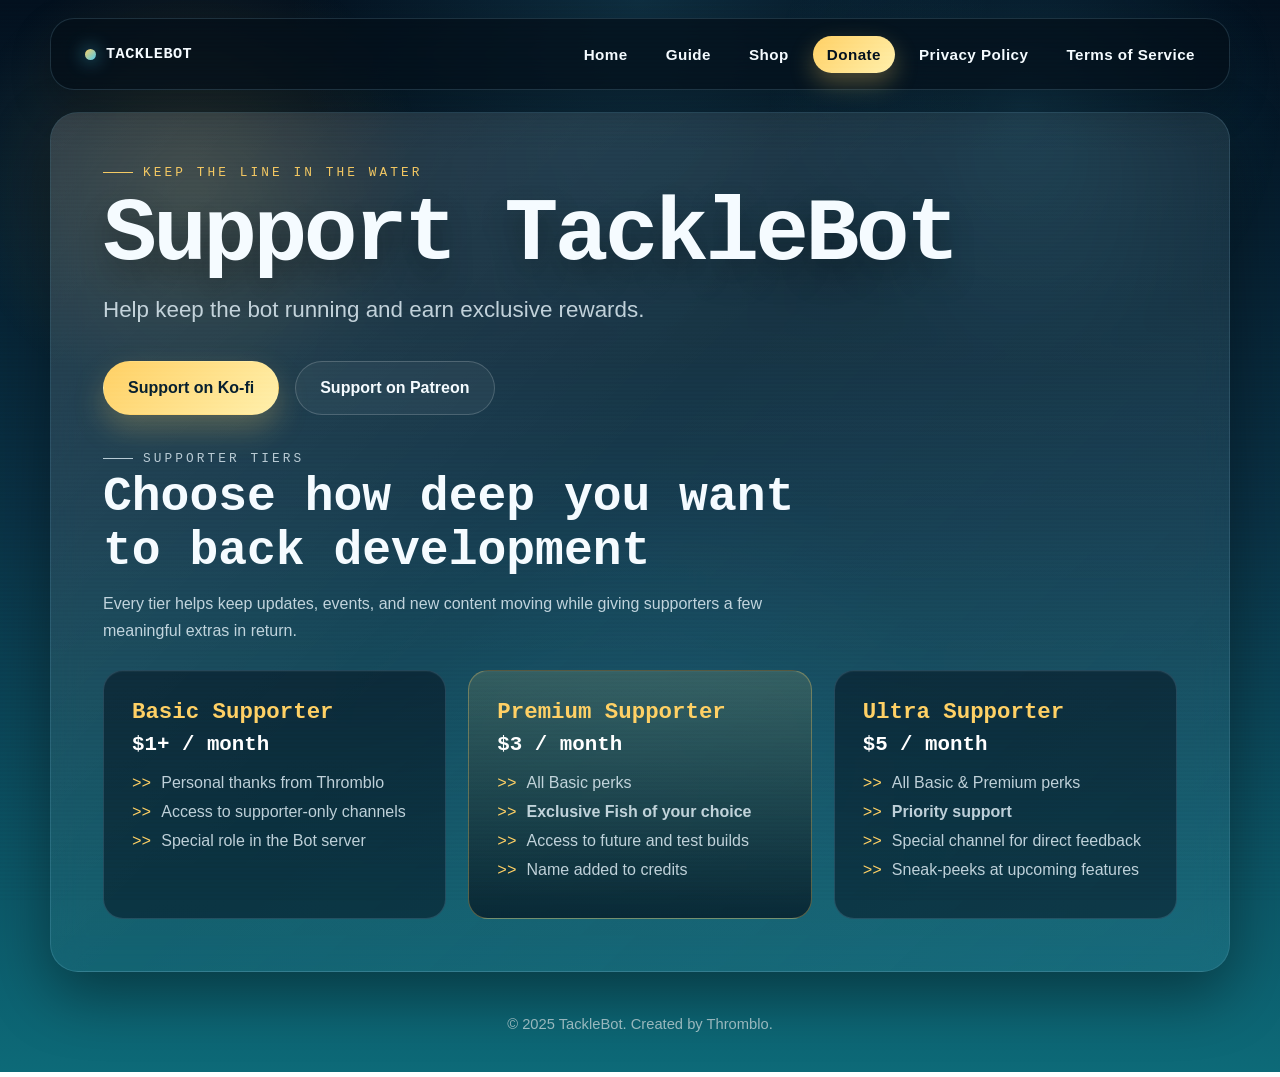
==== donate.html @ 9f4b2153 "Enhance website structure and SEO across multiple pages - Updated meta descriptions for improved SEO" ====
<!DOCTYPE html>
<html lang="en">
<head>
    <meta charset="UTF-8">
    <meta name="viewport" content="width=device-width, initial-scale=1.0">
    <title>Donate - TackleBot</title>
    <meta name="description" content="Support TackleBot development through Ko-fi or Patreon and unlock supporter rewards, early access perks, and custom fish content.">

    <!-- Open Graph / Link Preview -->
    <meta property="og:title" content="Donate - TackleBot">
    <meta property="og:description" content="Support TackleBot development and earn exclusive rewards like custom fish, priority support, and more!">
    <meta property="og:image" content="https://dryram3n.github.io/tacklebotwebsite/fishImages/TackleBotBanner2.jpeg">
    <meta property="og:url" content="https://dryram3n.github.io/tacklebotwebsite/donate.html">
    <meta name="twitter:card" content="summary_large_image">

    <link rel="stylesheet" href="css/style.css">
    <link rel="icon" href="fishImages/Bass.png" type="image/png">
</head>
<body class="page page-donate">
    <a class="skip-link" href="#main-content">Skip to content</a>
    <div class="scanlines"></div>
    <div id="subliminal-layer"><div id="subliminal-text"></div></div>
    <div id="fish-tank"></div>

    <header class="site-header">
        <nav class="site-nav" aria-label="Primary">
            <a class="brand-mark" href="index.html">TackleBot</a>
            <button class="nav-toggle" type="button" aria-expanded="false" aria-controls="nav-links" aria-label="Toggle navigation">
                <span></span>
                <span></span>
                <span></span>
            </button>
            <div class="nav-links" id="nav-links">
                <a href="index.html">Home</a>
                <a href="guide.html">Guide</a>
                <a href="shop.html">Shop</a>
                <a href="donate.html" class="active" aria-current="page">Donate</a>
                <a href="privacy.html">Privacy Policy</a>
                <a href="tos.html">Terms of Service</a>
            </div>
        </nav>
    </header>

    <main id="main-content" class="container">
        <section class="page-intro page-intro-compact">
            <p class="eyebrow">Keep the line in the water</p>
            <h1>Support TackleBot</h1>
            <p class="tagline">Help keep the bot running and earn exclusive rewards.</p>
        </section>

        <section class="content-section content-section-tight">
            <div class="btn-group support-actions">
                <a href="https://ko-fi.com/thromblocreates" target="_blank" rel="noopener" class="btn btn-primary">Support on Ko-fi</a>
                <a href="https://www.patreon.com/c/thromblocreates" target="_blank" rel="noopener" class="btn btn-secondary">Support on Patreon</a>
            </div>
        </section>

        <section class="content-section">
            <div class="section-heading">
                <p class="eyebrow">Supporter tiers</p>
                <h2>Choose how deep you want to back development</h2>
                <p>Every tier helps keep updates, events, and new content moving while giving supporters a few meaningful extras in return.</p>
            </div>

            <div class="donation-grid">
            <article class="donation-card">
                <h3>Basic Supporter</h3>
                <div class="price">$1+ / month</div>
                <ul class="perks">
                    <li>Personal thanks from Thromblo</li>
                    <li>Access to supporter-only channels</li>
                    <li>Special role in the Bot server</li>
                </ul>
            </article>

            <article class="donation-card donation-card-featured">
                <h3>Premium Supporter</h3>
                <div class="price">$3 / month</div>
                <ul class="perks">
                    <li>All Basic perks</li>
                    <li><strong>Exclusive Fish of your choice</strong></li>
                    <li>Access to future and test builds</li>
                    <li>Name added to credits</li>
                </ul>
            </article>

            <article class="donation-card">
                <h3>Ultra Supporter</h3>
                <div class="price">$5 / month</div>
                <ul class="perks">
                    <li>All Basic & Premium perks</li>
                    <li><strong>Priority support</strong></li>
                    <li>Special channel for direct feedback</li>
                    <li>Sneak-peeks at upcoming features</li>
                </ul>
            </article>
            </div>
        </section>
    </main>

    <footer class="site-footer">
        <p>&copy; 2025 TackleBot. Created by Thromblo.</p>
    </footer>

    <script src="js/script.js"></script>
</body>
</html>
---- css/style.css ----
:root {
    --primary-color: #4cc9f0;
    --secondary-color: #125b78;
    --accent-color: #ffd166;
    --accent-strong: #ffb703;
    --text-color: #f5fbff;
    --muted-text: rgba(226, 240, 247, 0.84);
    --bg-gradient-start: #03111f;
    --bg-gradient-mid: #0a3246;
    --bg-gradient-end: #0d6a78;
    --glass-bg: rgba(6, 22, 34, 0.7);
    --glass-bg-strong: rgba(4, 14, 24, 0.84);
    --glass-border: rgba(164, 224, 255, 0.16);
    --panel-shadow: 0 24px 60px rgba(0, 0, 0, 0.38);
    --page-width: 1180px;
    --reading-width: 860px;
    --header-offset: 112px;
    --radius-large: 28px;
    --radius-medium: 20px;
    --radius-small: 14px;
}

@font-face {
    font-family: 'GlitchFont';
    src: local('Consolas'), local('Courier New');
}

html {
    scroll-behavior: smooth;
}

* {
    box-sizing: border-box;
    margin: 0;
    padding: 0;
}

body {
    font-family: 'Trebuchet MS', 'Segoe UI', sans-serif;
    background:
        radial-gradient(circle at top, rgba(76, 201, 240, 0.16), transparent 28%),
        linear-gradient(180deg, var(--bg-gradient-start) 0%, var(--bg-gradient-mid) 48%, var(--bg-gradient-end) 100%);
    color: var(--text-color);
    min-height: 100vh;
    overflow-x: hidden;
    position: relative;
    padding: var(--header-offset) 20px 32px;
}

body::before {
    content: '';
    position: fixed;
    inset: 0;
    background:
        radial-gradient(circle at 15% 20%, rgba(255, 209, 102, 0.14), transparent 18%),
        radial-gradient(circle at 80% 12%, rgba(76, 201, 240, 0.15), transparent 20%),
        radial-gradient(circle at 50% 85%, rgba(18, 91, 120, 0.28), transparent 32%);
    pointer-events: none;
    z-index: -3;
}

body.nav-open {
    overflow: hidden;
}

a {
    color: inherit;
}

img {
    max-width: 100%;
}

.skip-link {
    position: fixed;
    top: 12px;
    left: 12px;
    padding: 12px 18px;
    border-radius: 999px;
    background: #ffffff;
    color: #03111f;
    font-weight: 700;
    text-decoration: none;
    transform: translateY(-150%);
    transition: transform 0.2s ease;
    z-index: 1400;
}

.skip-link:focus {
    transform: translateY(0);
}

.scanlines {
    position: fixed;
    inset: 0;
    background: linear-gradient(
        to bottom,
        rgba(255, 255, 255, 0),
        rgba(255, 255, 255, 0) 50%,
        rgba(0, 0, 0, 0.08) 50%,
        rgba(0, 0, 0, 0.08)
    );
    background-size: 100% 4px;
    mix-blend-mode: soft-light;
    opacity: 0.45;
    pointer-events: none;
    z-index: 999;
    animation: scrollScanlines 12s linear infinite;
}

.page-privacy .scanlines,
.page-tos .scanlines {
    opacity: 0.18;
}

@keyframes scrollScanlines {
    0% { background-position: 0 0; }
    100% { background-position: 0 100%; }
}

#subliminal-layer {
    position: fixed;
    inset: 0;
    display: flex;
    align-items: center;
    justify-content: center;
    z-index: 1000;
    pointer-events: none;
    opacity: 0;
    background: rgba(0, 0, 0, 0.84);
    transition: opacity 0.12s ease;
}

#subliminal-text {
    font-family: 'GlitchFont', monospace;
    font-weight: 700;
    font-size: clamp(1.8rem, 4vw, 3rem);
    color: #fff;
    text-transform: uppercase;
    text-align: center;
    max-width: min(82vw, 900px);
    text-shadow: 2px 2px 0 #ff0000, -2px -2px 0 #00ffff;
    letter-spacing: 0.08em;
}

.glitch-active {
    animation: glitch-skew 0.3s cubic-bezier(0.25, 0.46, 0.45, 0.94) both infinite;
    color: var(--text-color);
    position: relative;
}

.glitch-active::before,
.glitch-active::after {
    content: attr(data-text);
    position: absolute;
    top: 0;
    left: 0;
    width: 100%;
    height: 100%;
    background: transparent;
}

.glitch-active::before {
    left: 2px;
    text-shadow: -1px 0 #ff00c1;
    clip: rect(44px, 450px, 56px, 0);
    animation: glitch-anim 2s infinite linear alternate-reverse;
}

.glitch-active::after {
    left: -2px;
    text-shadow: -1px 0 #00fff9;
    clip: rect(44px, 450px, 56px, 0);
    animation: glitch-anim2 2s infinite linear alternate-reverse;
}

@keyframes glitch-anim {
    0% { clip: rect(30px, 9999px, 10px, 0); }
    20% { clip: rect(80px, 9999px, 90px, 0); }
    40% { clip: rect(10px, 9999px, 50px, 0); }
    60% { clip: rect(40px, 9999px, 20px, 0); }
    80% { clip: rect(90px, 9999px, 60px, 0); }
    100% { clip: rect(20px, 9999px, 70px, 0); }
}

@keyframes glitch-anim2 {
    0% { clip: rect(10px, 9999px, 80px, 0); }
    20% { clip: rect(50px, 9999px, 20px, 0); }
    40% { clip: rect(90px, 9999px, 10px, 0); }
    60% { clip: rect(20px, 9999px, 40px, 0); }
    80% { clip: rect(60px, 9999px, 90px, 0); }
    100% { clip: rect(70px, 9999px, 30px, 0); }
}

@keyframes glitch-skew {
    0% { transform: skew(0deg); }
    20% { transform: skew(-2deg); }
    40% { transform: skew(2deg); }
    60% { transform: skew(-1deg); }
    80% { transform: skew(1deg); }
    100% { transform: skew(0deg); }
}

.color-invert {
    filter: invert(1);
}

#fish-tank {
    position: fixed;
    inset: 0;
    z-index: -2;
    pointer-events: none;
    overflow: hidden;
}

.fish {
    position: absolute;
    width: 80px;
    height: auto;
    opacity: 0.72;
    transition: transform 0.5s ease;
    will-change: transform, left;
    filter: drop-shadow(0 10px 24px rgba(0, 0, 0, 0.2));
}

.page-privacy .fish,
.page-tos .fish {
    opacity: 0.26;
}

.bubble {
    position: absolute;
    background: rgba(255, 255, 255, 0.24);
    border-radius: 50%;
    bottom: -20px;
    animation: rise 12s infinite ease-in;
}

@keyframes rise {
    0% { bottom: -20px; transform: translateX(0); opacity: 0; }
    50% { opacity: 0.45; }
    100% { bottom: 100vh; transform: translateX(-20px); opacity: 0; }
}

@keyframes swimRight {
    from { left: -150px; }
    to { left: 100vw; }
}

@keyframes swimLeft {
    from { left: 100vw; }
    to { left: -150px; }
}

.site-header {
    position: fixed;
    top: 18px;
    left: 20px;
    right: 20px;
    z-index: 110;
    transition: transform 0.3s ease, opacity 0.3s ease;
}

.site-header.nav-hidden {
    transform: translateY(-130%);
    opacity: 0;
}

.site-nav {
    width: min(var(--page-width), 100%);
    margin: 0 auto;
    padding: 16px 20px;
    display: flex;
    align-items: center;
    justify-content: space-between;
    gap: 18px;
    background: rgba(4, 14, 24, 0.72);
    border: 1px solid var(--glass-border);
    border-radius: 24px;
    backdrop-filter: blur(18px);
    box-shadow: 0 16px 40px rgba(0, 0, 0, 0.24);
}

.brand-mark {
    display: inline-flex;
    align-items: center;
    gap: 10px;
    text-decoration: none;
    font-family: 'GlitchFont', monospace;
    font-size: 1rem;
    letter-spacing: 0.22em;
    text-transform: uppercase;
    color: var(--text-color);
    flex-shrink: 0;
}

.brand-mark::before {
    content: '';
    width: 11px;
    height: 11px;
    border-radius: 50%;
    background: linear-gradient(135deg, var(--accent-color), var(--primary-color));
    box-shadow: 0 0 18px rgba(76, 201, 240, 0.8);
}

.nav-links {
    display: flex;
    align-items: center;
    justify-content: flex-end;
    gap: 10px;
    flex-wrap: wrap;
}

.site-nav a {
    color: var(--text-color);
    text-decoration: none;
    padding: 10px 14px;
    border-radius: 999px;
    font-weight: 700;
    font-size: 0.95rem;
    letter-spacing: 0.03em;
    transition: color 0.25s ease, background 0.25s ease, transform 0.25s ease, box-shadow 0.25s ease;
}

.site-nav a:hover {
    color: var(--accent-color);
    background: rgba(255, 255, 255, 0.08);
    transform: translateY(-1px);
}

.site-nav a.active,
.site-nav a[aria-current='page'] {
    color: #03111f;
    background: linear-gradient(135deg, var(--accent-color), #fff0ad);
    box-shadow: 0 10px 24px rgba(255, 209, 102, 0.3);
}

.site-nav a:focus-visible,
.btn:focus-visible,
.buy-btn:focus-visible,
.guide-toc a:focus-visible,
.overlay-close:focus-visible,
.nav-toggle:focus-visible,
.easter-egg-prompt:focus-visible,
.text-content a:focus-visible {
    outline: 3px solid #ffffff;
    outline-offset: 3px;
}

.nav-toggle {
    display: none;
    width: 52px;
    height: 52px;
    align-items: center;
    justify-content: center;
    flex-direction: column;
    gap: 5px;
    border-radius: 16px;
    border: 1px solid var(--glass-border);
    background: rgba(255, 255, 255, 0.05);
    cursor: pointer;
}

.nav-toggle span {
    width: 21px;
    height: 2px;
    background: var(--text-color);
    border-radius: 999px;
    transition: transform 0.2s ease, opacity 0.2s ease;
}

body.nav-open .nav-toggle span:nth-child(1) {
    transform: translateY(7px) rotate(45deg);
}

body.nav-open .nav-toggle span:nth-child(2) {
    opacity: 0;
}

body.nav-open .nav-toggle span:nth-child(3) {
    transform: translateY(-7px) rotate(-45deg);
}

.container {
    width: min(var(--page-width), 100%);
    margin: 0 auto;
    padding: 52px;
    background: linear-gradient(180deg, rgba(255, 255, 255, 0.08), rgba(255, 255, 255, 0.03));
    backdrop-filter: blur(16px);
    border-radius: var(--radius-large);
    border: 1px solid var(--glass-border);
    box-shadow: var(--panel-shadow);
    position: relative;
    overflow: hidden;
}

.container::before {
    content: '';
    position: absolute;
    inset: 0;
    background: linear-gradient(135deg, rgba(255, 255, 255, 0.08), transparent 45%, rgba(76, 201, 240, 0.08));
    pointer-events: none;
}

.container > * {
    position: relative;
    z-index: 1;
}

.page-intro,
.hero {
    display: flex;
    flex-direction: column;
    align-items: flex-start;
    justify-content: center;
    gap: 12px;
}

.hero-home {
    min-height: 58vh;
    padding: 18px 0 24px;
}

.hero-compact,
.page-intro-compact {
    min-height: 0;
    margin-bottom: 18px;
}

.eyebrow {
    display: inline-flex;
    align-items: center;
    gap: 10px;
    font-family: 'GlitchFont', monospace;
    font-size: 0.8rem;
    letter-spacing: 0.24em;
    text-transform: uppercase;
    color: var(--accent-color);
    opacity: 0.95;
}

.eyebrow::before {
    content: '';
    width: 30px;
    height: 1px;
    background: currentColor;
}

h1,
h2,
h3,
.brand-mark {
    font-family: 'GlitchFont', monospace;
}

h1 {
    font-size: clamp(3rem, 7vw, 5.6rem);
    line-height: 0.96;
    letter-spacing: -0.04em;
    text-shadow: 0 16px 30px rgba(0, 0, 0, 0.32);
}

.tagline {
    max-width: 720px;
    font-size: clamp(1.05rem, 2vw, 1.4rem);
    line-height: 1.75;
    color: var(--muted-text);
    margin-bottom: 14px;
}

.content-section {
    margin-top: 30px;
}

.content-section-tight {
    margin-top: 18px;
}

.section-heading {
    max-width: 720px;
    margin-bottom: 26px;
}

.section-heading h2 {
    font-size: clamp(2rem, 4vw, 3rem);
    margin-bottom: 12px;
}

.section-heading p {
    color: var(--muted-text);
    line-height: 1.7;
}

.btn-group {
    display: flex;
    gap: 16px;
    justify-content: flex-start;
    flex-wrap: wrap;
}

.btn {
    padding: 15px 24px;
    border-radius: 999px;
    text-decoration: none;
    font-weight: 800;
    font-size: 1rem;
    transition: transform 0.2s ease, box-shadow 0.2s ease, background 0.2s ease, border-color 0.2s ease;
    border: 1px solid transparent;
    cursor: pointer;
    display: inline-flex;
    align-items: center;
    justify-content: center;
    min-height: 54px;
}

.btn-primary {
    background: linear-gradient(135deg, var(--accent-color), #fff0ad);
    color: #072030;
    box-shadow: 0 14px 30px rgba(255, 209, 102, 0.25);
}

.btn-secondary {
    background: rgba(255, 255, 255, 0.05);
    border-color: rgba(255, 255, 255, 0.18);
    color: var(--text-color);
}

.btn:hover {
    transform: translateY(-2px);
    box-shadow: 0 12px 30px rgba(0, 0, 0, 0.22);
}

.features {
    display: grid;
    grid-template-columns: repeat(auto-fit, minmax(250px, 1fr));
    gap: 20px;
}

.feature-card,
.donation-card,
.guide-card,
.shop-item,
.guide-toc {
    background: rgba(4, 17, 29, 0.52);
    border: 1px solid var(--glass-border);
    box-shadow: inset 0 1px 0 rgba(255, 255, 255, 0.04);
}

.feature-card {
    padding: 24px;
    border-radius: var(--radius-medium);
    transition: transform 0.25s ease, border-color 0.25s ease, background 0.25s ease;
}

.feature-card:hover {
    transform: translateY(-4px);
    border-color: rgba(255, 209, 102, 0.24);
    background: rgba(6, 24, 39, 0.72);
}

.feature-card h3 {
    color: var(--accent-color);
    margin-bottom: 10px;
    font-size: 1.2rem;
}

.feature-card p {
    color: var(--muted-text);
    line-height: 1.7;
}

.text-content {
    text-align: left;
    line-height: 1.75;
}

.legal-page {
    width: min(var(--reading-width), 100%);
    background: linear-gradient(180deg, rgba(6, 17, 30, 0.9), rgba(9, 28, 41, 0.8));
}

.legal-header {
    padding-bottom: 16px;
    border-bottom: 1px solid var(--glass-border);
    margin-bottom: 24px;
}

.text-content h2 {
    color: var(--accent-color);
    margin-top: 34px;
    margin-bottom: 14px;
    border-bottom: 1px solid var(--glass-border);
    padding-bottom: 10px;
    font-size: 1.5rem;
}

.text-content h3 {
    color: #d5f6ff;
    margin-top: 20px;
    margin-bottom: 10px;
    font-size: 1.05rem;
}

.text-content p,
.text-content ul {
    margin-bottom: 16px;
    color: var(--muted-text);
}

.text-content ul {
    padding-left: 20px;
}

.text-content li {
    margin-bottom: 10px;
}

.text-content a {
    color: var(--accent-color);
    text-decoration-thickness: 2px;
    text-underline-offset: 0.22em;
}

code {
    background: rgba(255, 255, 255, 0.08);
    border: 1px solid rgba(255, 255, 255, 0.08);
    padding: 0.2em 0.5em;
    border-radius: 8px;
    font-family: 'GlitchFont', monospace;
    color: #f8f2b9;
}

.donation-grid {
    display: grid;
    grid-template-columns: repeat(auto-fit, minmax(260px, 1fr));
    gap: 22px;
}

.donation-card {
    padding: 28px;
    border-radius: var(--radius-medium);
    transition: transform 0.25s ease, border-color 0.25s ease, background 0.25s ease;
    display: flex;
    flex-direction: column;
    min-height: 100%;
}

.donation-card:hover {
    transform: translateY(-6px);
    background: rgba(8, 29, 46, 0.8);
    border-color: rgba(255, 209, 102, 0.3);
}

.donation-card-featured {
    background: linear-gradient(180deg, rgba(255, 209, 102, 0.13), rgba(4, 17, 29, 0.7));
    border-color: rgba(255, 209, 102, 0.32);
}

.donation-card h3 {
    color: var(--accent-color);
    font-size: 1.4rem;
    margin-bottom: 8px;
}

.price {
    font-family: 'GlitchFont', monospace;
    font-size: 1.3rem;
    font-weight: 700;
    margin-bottom: 18px;
    color: #ffffff;
}

.perks {
    text-align: left;
    margin-bottom: 0;
    flex-grow: 1;
}

.perks li {
    margin-bottom: 10px;
    list-style-type: none;
    color: var(--muted-text);
}

.perks li::before {
    content: '>>';
    color: var(--accent-color);
    margin-right: 10px;
    font-family: 'GlitchFont', monospace;
}

.site-footer {
    width: min(var(--page-width), 100%);
    margin: 20px auto 0;
    text-align: center;
    padding: 24px 10px 8px;
    font-size: 0.92rem;
    color: rgba(255, 255, 255, 0.62);
}

::-webkit-scrollbar {
    width: 10px;
}

::-webkit-scrollbar-track {
    background: #041522;
}

::-webkit-scrollbar-thumb {
    background: linear-gradient(180deg, var(--secondary-color), var(--primary-color));
    border-radius: 999px;
}

::-webkit-scrollbar-thumb:hover {
    background: linear-gradient(180deg, var(--accent-strong), var(--primary-color));
}

.shop-grid {
    display: grid;
    grid-template-columns: repeat(auto-fit, minmax(220px, 1fr));
    gap: 20px;
}

.shop-item {
    border-radius: var(--radius-medium);
    padding: 18px;
    transition: transform 0.25s ease, border-color 0.25s ease, box-shadow 0.25s ease;
    position: relative;
    overflow: hidden;
}

.shop-item:hover {
    transform: translateY(-5px) scale(1.01);
    border-color: rgba(255, 209, 102, 0.34);
    box-shadow: 0 18px 30px rgba(0, 0, 0, 0.22);
}

.shop-item img {
    width: 96px;
    height: 96px;
    object-fit: contain;
    margin-bottom: 12px;
    filter: drop-shadow(0 0 8px rgba(255, 255, 255, 0.32));
}

.item-header {
    display: flex;
    gap: 12px;
    justify-content: space-between;
    align-items: flex-start;
    margin-bottom: 10px;
}

.shop-item h3 {
    font-size: 1rem;
    color: #e6fbff;
    line-height: 1.35;
}

.rarity-badge,
.sigil {
    display: inline-flex;
    align-items: center;
    min-height: 28px;
    padding: 4px 10px;
    border-radius: 999px;
    background: rgba(255, 209, 102, 0.14);
    color: var(--accent-color);
    font-size: 0.76rem;
    font-weight: 700;
}

.epithet,
.note {
    color: var(--muted-text);
    font-size: 0.92rem;
    line-height: 1.6;
}

.epithet {
    margin-bottom: 12px;
}

.note {
    margin-bottom: 14px;
}

.shop-item .price {
    font-size: 1.1rem;
    color: var(--accent-color);
    margin-bottom: 12px;
}

.shop-item .currency {
    font-size: 0.75rem;
    color: rgba(255, 255, 255, 0.6);
    text-transform: uppercase;
    letter-spacing: 0.16em;
}

.buy-btn {
    background: linear-gradient(135deg, rgba(76, 201, 240, 0.2), rgba(18, 91, 120, 0.82));
    color: #fff;
    border: 1px solid rgba(255, 255, 255, 0.12);
    padding: 10px 16px;
    border-radius: 999px;
    cursor: pointer;
    font-family: 'GlitchFont', monospace;
    transition: background 0.2s ease, transform 0.2s ease;
}

.buy-btn:hover {
    background: linear-gradient(135deg, var(--accent-color), var(--accent-strong));
    color: #03111f;
    transform: translateY(-1px);
}

.shop-item.glitchy {
    animation: shake 0.6s infinite;
}

.shop-item.glitchy img {
    filter: hue-rotate(90deg) invert(1);
}

@keyframes shake {
    0% { transform: translate(1px, 1px) rotate(0deg); }
    10% { transform: translate(-1px, -2px) rotate(-1deg); }
    20% { transform: translate(-3px, 0px) rotate(1deg); }
    30% { transform: translate(3px, 2px) rotate(0deg); }
    40% { transform: translate(1px, -1px) rotate(1deg); }
    50% { transform: translate(-1px, 2px) rotate(-1deg); }
    60% { transform: translate(-3px, 1px) rotate(0deg); }
    70% { transform: translate(3px, 1px) rotate(-1deg); }
    80% { transform: translate(-1px, -1px) rotate(1deg); }
    90% { transform: translate(1px, 2px) rotate(0deg); }
    100% { transform: translate(1px, -2px) rotate(-1deg); }
}

.weird-landing {
    display: flex;
    flex-direction: column;
    align-items: flex-start;
    justify-content: center;
    min-height: 60vh;
    font-family: 'GlitchFont', monospace;
    color: #d1fff7;
    text-shadow: 0 0 6px rgba(76, 201, 240, 0.5);
}

.weird-landing h1 {
    font-size: clamp(2.8rem, 8vw, 5rem);
    animation: glitch-skew 1s infinite;
    margin-bottom: 14px;
}

.weird-landing p {
    max-width: 580px;
    line-height: 1.8;
    color: var(--muted-text);
}

.weird-glyph {
    display: inline-flex;
    margin-bottom: 18px;
    padding: 8px 12px;
    border-radius: 999px;
    background: rgba(255, 255, 255, 0.06);
    border: 1px solid rgba(255, 255, 255, 0.08);
    letter-spacing: 0.18em;
}

.guide-toc {
    padding: 26px;
    border-radius: var(--radius-medium);
    margin-bottom: 28px;
    text-align: left;
}

.guide-toc h2 {
    color: var(--accent-color);
    margin-bottom: 16px;
    font-size: 1.5rem;
    border-bottom: 1px solid var(--glass-border);
    padding-bottom: 10px;
}

.guide-toc ul {
    list-style-type: none;
    display: grid;
    grid-template-columns: repeat(auto-fit, minmax(230px, 1fr));
    gap: 10px;
    padding: 0;
}

.guide-toc a {
    color: var(--text-color);
    text-decoration: none;
    display: block;
    padding: 12px 14px;
    background: rgba(255, 255, 255, 0.05);
    border-radius: 12px;
    transition: all 0.2s ease;
}

.guide-toc a:hover {
    background: rgba(18, 91, 120, 0.7);
    color: #fff;
    transform: translateX(4px);
}

.guide-card {
    padding: 28px;
    border-radius: var(--radius-medium);
    margin-bottom: 20px;
    text-align: left;
    scroll-margin-top: 120px;
}

.guide-card h2 {
    color: var(--accent-color);
    margin-bottom: 18px;
    font-size: clamp(1.5rem, 3vw, 2.1rem);
    border-bottom: 1px solid var(--glass-border);
    padding-bottom: 10px;
}

.guide-card h3 {
    color: var(--primary-color);
    margin-top: 22px;
    margin-bottom: 10px;
    font-size: 1.2rem;
}

.guide-card ul,
.guide-card ol {
    margin-left: 20px;
    margin-bottom: 15px;
}

.guide-card li {
    margin-bottom: 8px;
    color: var(--muted-text);
}

.guide-card p {
    margin-bottom: 15px;
    line-height: 1.8;
    color: var(--muted-text);
}

.card-content {
    display: flow-root;
}

.guide-icon {
    float: right;
    width: 88px;
    height: 88px;
    object-fit: contain;
    margin-left: 20px;
    margin-bottom: 12px;
    filter: drop-shadow(0 0 8px rgba(255, 255, 255, 0.26));
    animation: float 4s ease-in-out infinite;
}

@keyframes float {
    0% { transform: translateY(0px); }
    50% { transform: translateY(-10px); }
    100% { transform: translateY(0px); }
}

.easter-egg-zone {
    position: relative;
}

.easter-egg-prompt {
    position: absolute;
    top: var(--prompt-top, 50%);
    left: var(--prompt-left, 50%);
    transform: translate(-50%, -50%);
    background: rgba(0, 0, 0, 0.35);
    border: 1px solid var(--glass-border);
    border-radius: 18px;
    padding: 12px 16px;
    display: flex;
    flex-direction: column;
    align-items: center;
    gap: 10px;
    cursor: pointer;
    box-shadow: 0 10px 30px rgba(0, 0, 0, 0.45);
    backdrop-filter: blur(6px);
    animation: chatPulse 2s ease-in-out infinite;
    z-index: 5;
}

.easter-egg-prompt img {
    width: 90px;
    height: 90px;
    object-fit: contain;
    filter: drop-shadow(0 0 8px rgba(0, 168, 255, 0.5));
}

.easter-egg-chat {
    font-family: 'GlitchFont', monospace;
    text-transform: uppercase;
    font-size: 0.85rem;
    letter-spacing: 1px;
    background: rgba(255, 255, 255, 0.15);
    padding: 6px 12px;
    border-radius: 999px;
    border: 1px solid rgba(255, 255, 255, 0.2);
    color: var(--accent-color);
}

@keyframes chatPulse {
    0%, 100% { transform: translate(-50%, -50%) scale(1); box-shadow: 0 0 12px rgba(255, 204, 0, 0.4); }
    50% { transform: translate(-50%, -50%) scale(1.05); box-shadow: 0 0 25px rgba(0, 168, 255, 0.7); }
}

body.easter-egg-active {
    overflow: hidden;
}

.easter-egg-overlay {
    position: fixed;
    inset: 0;
    z-index: 1200;
    overflow: hidden;
    backdrop-filter: blur(8px);
}

.overlay-gradient {
    position: absolute;
    inset: 0;
    background: radial-gradient(circle at 20% 20%, hsla(var(--overlay-hue), 80%, 60%, 0.7), transparent),
        radial-gradient(circle at 80% 30%, hsla(calc(var(--overlay-hue) + 120), 75%, 55%, 0.6), transparent),
        linear-gradient(135deg, rgba(0, 0, 0, 0.5), rgba(0, 0, 0, 0.8));
    animation: overlayHueShift 6s linear infinite;
}

.overlay-noise {
    position: absolute;
    inset: 0;
    background-image: repeating-linear-gradient(90deg, rgba(255, 255, 255, 0.04) 0, rgba(255, 255, 255, 0.04) 1px, transparent 1px, transparent 3px);
    mix-blend-mode: soft-light;
    animation: scrollScanlines 5s linear infinite;
}

.overlay-text-stream {
    position: relative;
    width: 100%;
    height: 100%;
    padding: 60px;
    display: flex;
    flex-wrap: wrap;
    align-content: space-around;
    gap: 12px;
    z-index: 2;
}

.overlay-text-fragment {
    font-family: 'GlitchFont', monospace;
    text-transform: uppercase;
    color: hsla(var(--fragment-hue), 90%, 70%, 0.9);
    text-shadow: 0 0 10px rgba(0, 0, 0, 0.8), 0 0 20px hsla(var(--fragment-hue), 90%, 70%, 0.7);
    animation: fragmentFly linear forwards;
}

@keyframes fragmentFly {
    from { transform: translate3d(0, 20px, 0) scale(0.9); opacity: 0; }
    to { transform: translate3d(0, -20px, 0) scale(1.1); opacity: 1; }
}

.overlay-close {
    position: absolute;
    bottom: 30px;
    right: 30px;
    padding: 12px 24px;
    border-radius: 999px;
    border: 1px solid rgba(255, 255, 255, 0.4);
    background: rgba(0, 0, 0, 0.5);
    color: #fff;
    font-weight: 700;
    letter-spacing: 1px;
    cursor: pointer;
    z-index: 3;
    box-shadow: 0 10px 25px rgba(0, 0, 0, 0.5);
}

.overlay-close:hover {
    background: rgba(255, 204, 0, 0.2);
    color: var(--accent-color);
}

@keyframes overlayHueShift {
    0% { filter: hue-rotate(0deg); }
    100% { filter: hue-rotate(360deg); }
}

@media (max-width: 960px) {
    .site-nav {
        padding: 14px 16px;
    }

    .container {
        padding: 40px 32px;
    }
}

@media (max-width: 820px) {
    :root {
        --header-offset: 96px;
    }

    body {
        padding-inline: 14px;
    }

    .site-header {
        top: 12px;
        left: 14px;
        right: 14px;
    }

    .site-nav {
        position: relative;
        padding: 12px 14px;
        gap: 12px;
    }

    .nav-toggle {
        display: inline-flex;
    }

    .nav-links {
        position: absolute;
        top: calc(100% + 10px);
        left: 0;
        right: 0;
        display: none;
        flex-direction: column;
        align-items: stretch;
        gap: 8px;
        padding: 16px;
        background: var(--glass-bg-strong);
        border: 1px solid var(--glass-border);
        border-radius: 22px;
        box-shadow: 0 20px 40px rgba(0, 0, 0, 0.28);
    }

    body.nav-open .nav-links {
        display: flex;
    }

    .site-nav a {
        width: 100%;
        text-align: left;
    }

    .container {
        padding: 34px 22px;
        border-radius: 24px;
    }

    .hero-home {
        min-height: 0;
        padding-top: 10px;
    }

    h1 {
        font-size: clamp(2.6rem, 11vw, 4rem);
    }

    .tagline {
        font-size: 1.02rem;
        margin-bottom: 12px;
    }

    .btn-group {
        flex-direction: column;
        width: 100%;
    }

    .btn {
        width: 100%;
    }

    .features,
    .donation-grid,
    .shop-grid,
    .guide-toc ul {
        grid-template-columns: 1fr;
    }

    .guide-card {
        scroll-margin-top: 110px;
    }

    .guide-icon {
        float: none;
        display: block;
        margin: 0 0 16px 0;
        width: 74px;
        height: 74px;
    }

    .overlay-text-stream {
        padding: 28px;
    }

    .overlay-close {
        right: 14px;
        bottom: 14px;
        padding: 10px 18px;
    }
}

@media (max-width: 560px) {
    body {
        padding-bottom: 20px;
    }

    .container {
        padding: 28px 18px;
    }

    .brand-mark {
        font-size: 0.84rem;
        letter-spacing: 0.18em;
    }

    .eyebrow {
        font-size: 0.72rem;
        letter-spacing: 0.18em;
    }

    .feature-card,
    .donation-card,
    .guide-card,
    .guide-toc,
    .shop-item {
        padding: 20px;
    }

    .shop-item img,
    .easter-egg-prompt img {
        width: 74px;
        height: 74px;
    }

    #subliminal-text {
        max-width: 90%;
    }
}

@media (prefers-reduced-motion: reduce) {
    html {
        scroll-behavior: auto;
    }

    *,
    *::before,
    *::after {
        animation-duration: 0.01ms !important;
        animation-iteration-count: 1 !important;
        transition-duration: 0.01ms !important;
        scroll-behavior: auto !important;
    }

    .scanlines {
        animation: none;
    }
}
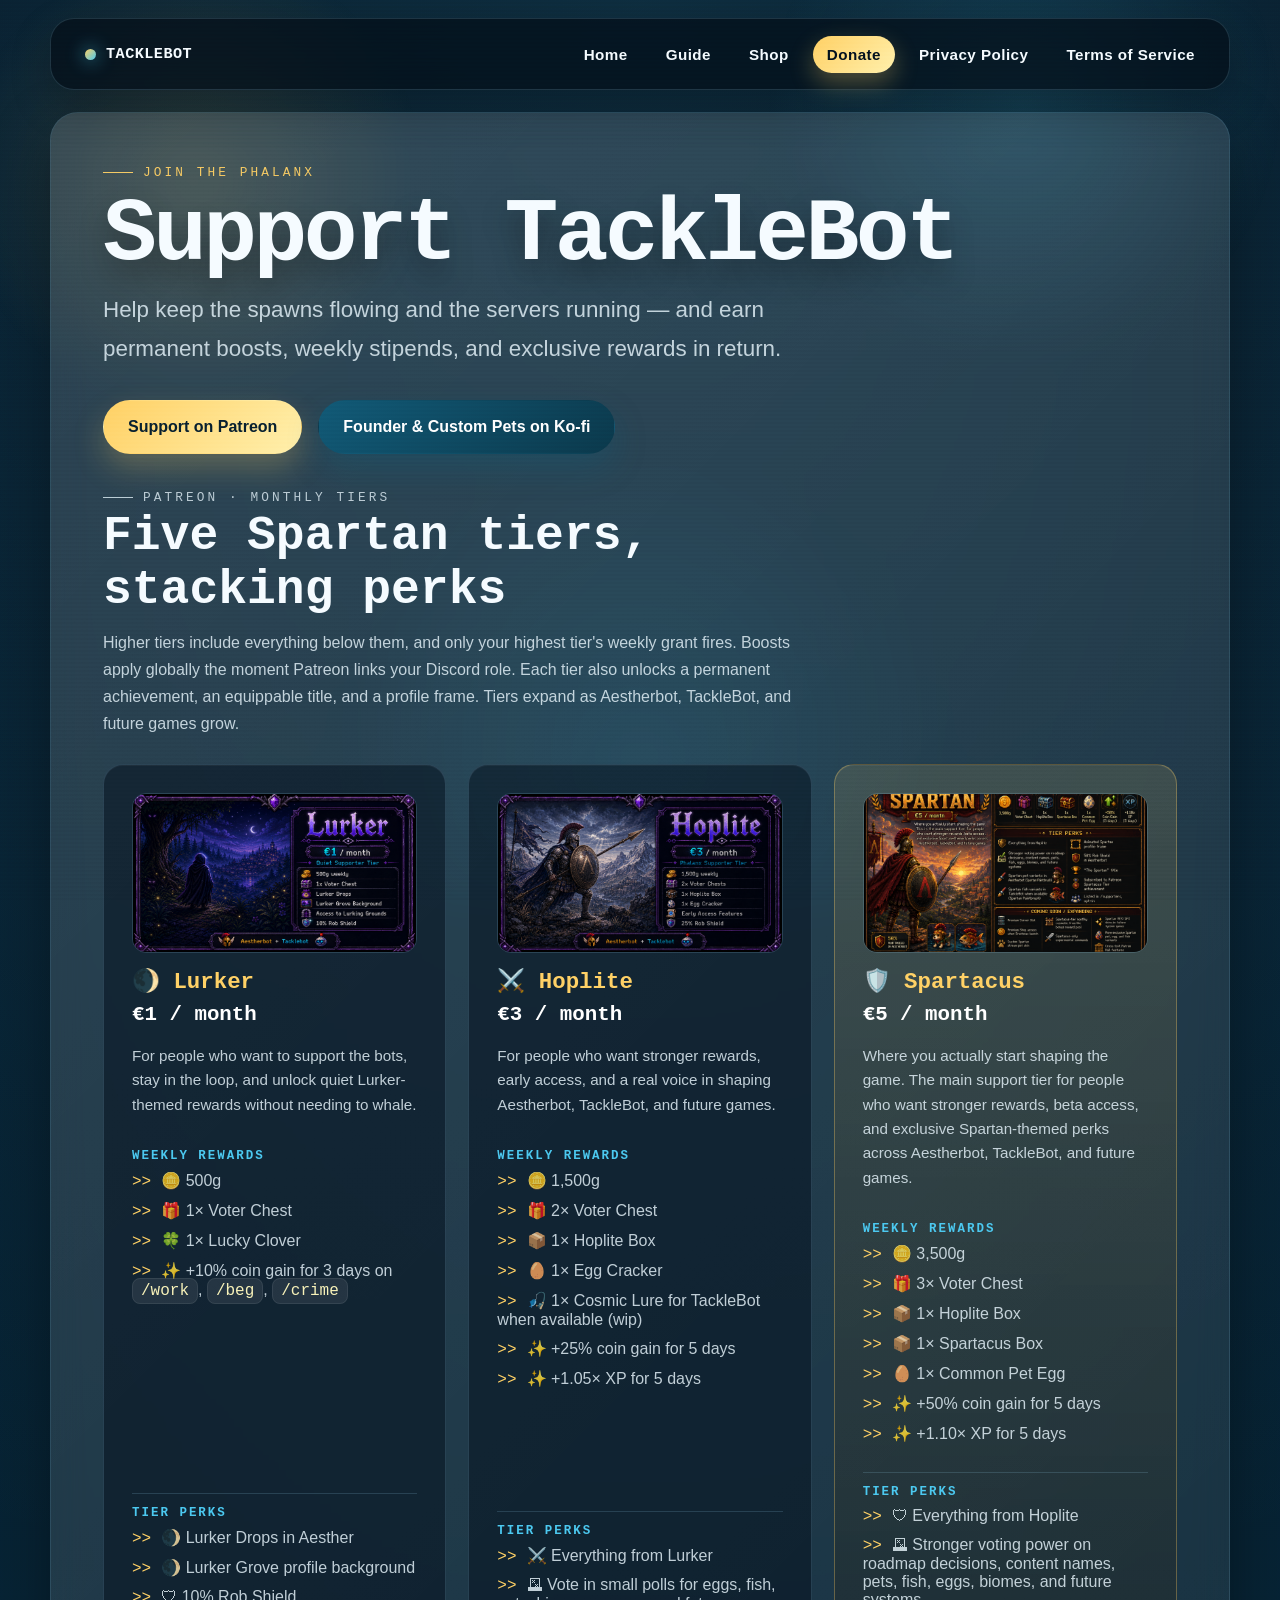
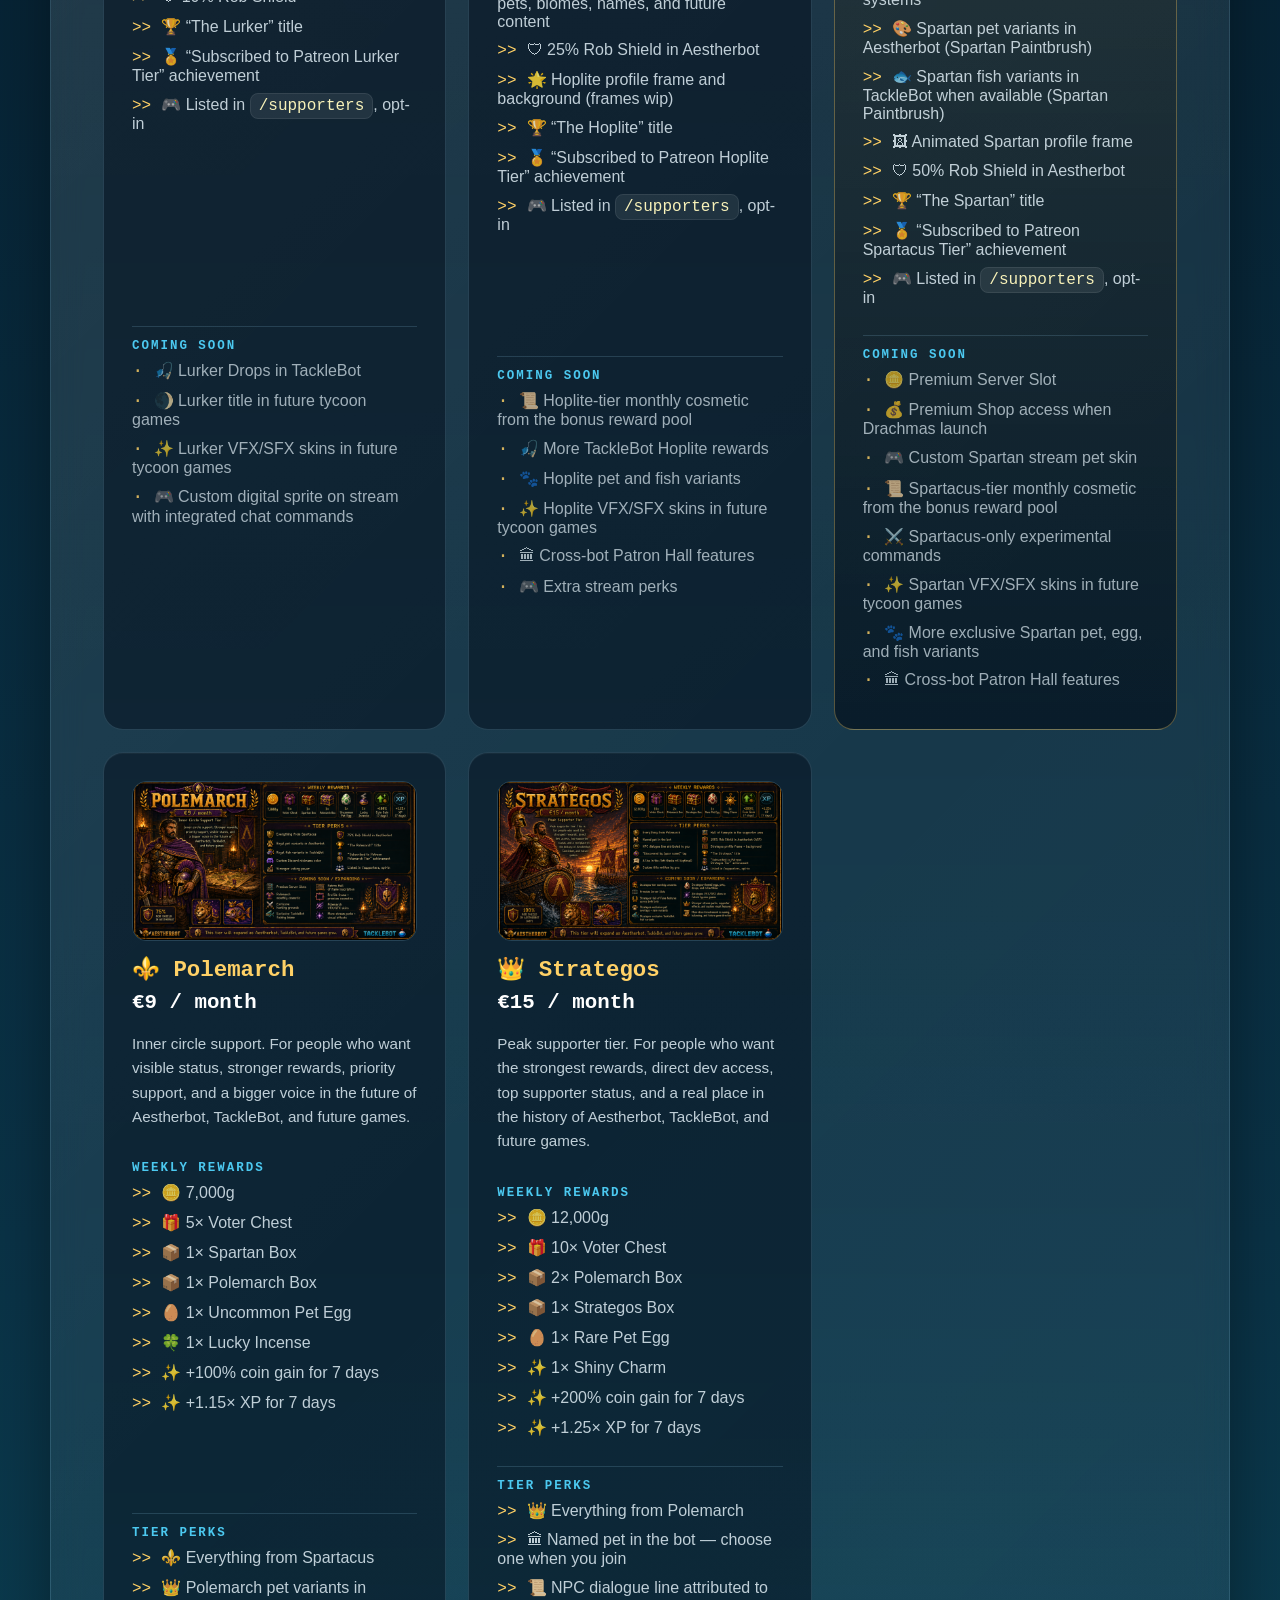
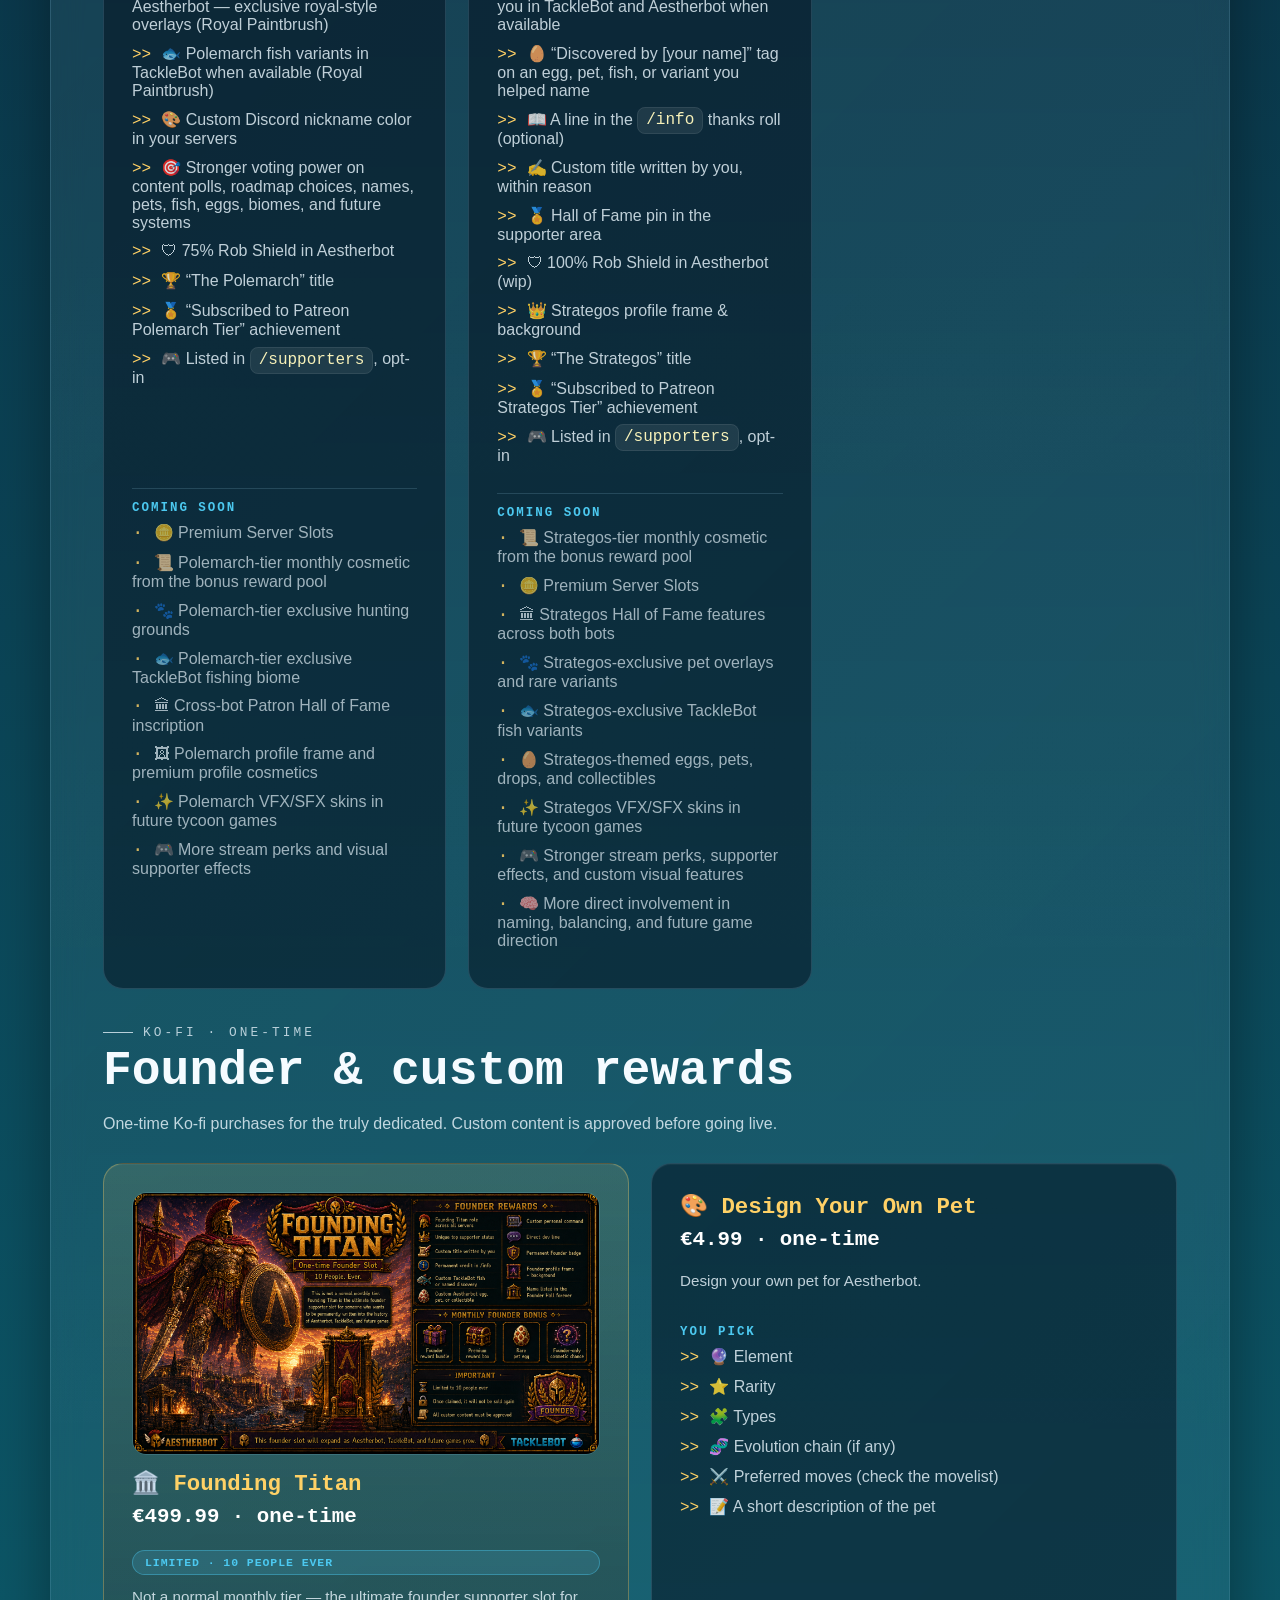
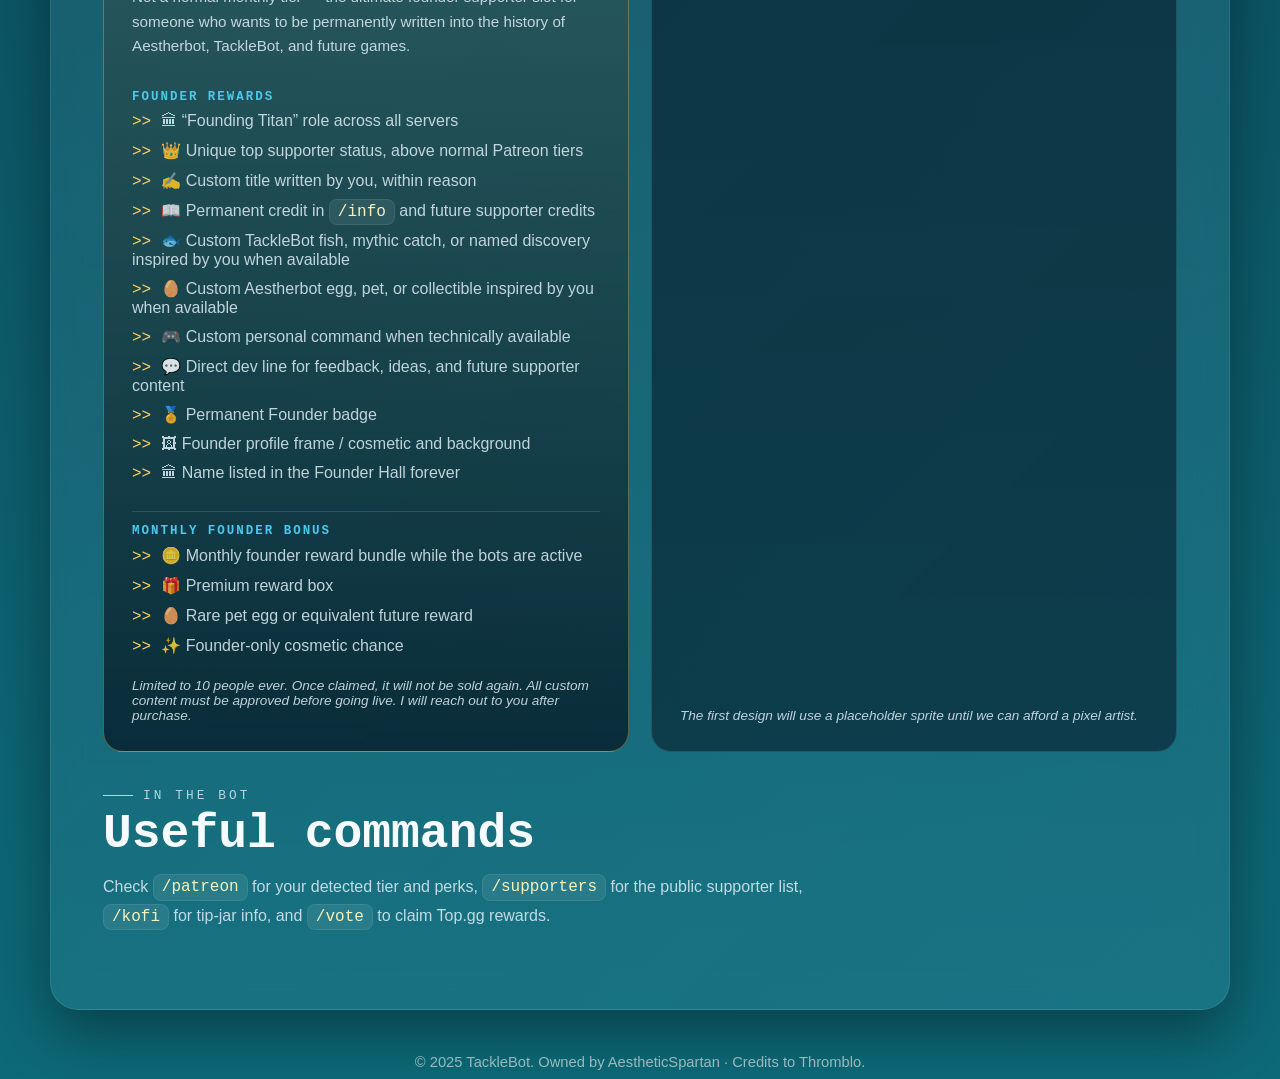
==== commit 267098f7: "Rebrand TackleBot site to AestheticSpartan; modernize to match AestherBot - Replace all ThrombloCrea" ====
--- a/donate.html
+++ b/donate.html
@@ -4,11 +4,11 @@
     <meta charset="UTF-8">
     <meta name="viewport" content="width=device-width, initial-scale=1.0">
     <title>Donate - TackleBot</title>
-    <meta name="description" content="Support TackleBot development through Ko-fi or Patreon and unlock supporter rewards, early access perks, and custom fish content.">
+    <meta name="description" content="Support TackleBot through Patreon or Ko-fi and unlock five Spartan supporter tiers with stacking boosts, weekly stipends, exclusive variants, and the one-time Founding Titan slot.">
 
     <!-- Open Graph / Link Preview -->
     <meta property="og:title" content="Donate - TackleBot">
-    <meta property="og:description" content="Support TackleBot development and earn exclusive rewards like custom fish, priority support, and more!">
+    <meta property="og:description" content="Back TackleBot and earn Gold &amp; XP boosts, weekly stipends, Rob Shield, exclusive variants, and profile cosmetics across five Spartan tiers — plus the Founding Titan founder slot.">
     <meta property="og:image" content="https://dryram3n.github.io/tacklebotwebsite/fishImages/TackleBotBanner2.jpeg">
     <meta property="og:url" content="https://dryram3n.github.io/tacklebotwebsite/donate.html">
     <meta name="twitter:card" content="summary_large_image">
@@ -19,7 +19,6 @@
 <body class="page page-donate">
     <a class="skip-link" href="#main-content">Skip to content</a>
     <div class="scanlines"></div>
-    <div id="subliminal-layer"><div id="subliminal-text"></div></div>
     <div id="fish-tank"></div>
 
     <header class="site-header">
@@ -43,65 +42,288 @@
 
     <main id="main-content" class="container">
         <section class="page-intro page-intro-compact">
-            <p class="eyebrow">Keep the line in the water</p>
+            <p class="eyebrow">Join the phalanx</p>
             <h1>Support TackleBot</h1>
-            <p class="tagline">Help keep the bot running and earn exclusive rewards.</p>
+            <p class="tagline">Help keep the spawns flowing and the servers running — and earn permanent boosts, weekly stipends, and exclusive rewards in return.</p>
         </section>
 
         <section class="content-section content-section-tight">
             <div class="btn-group support-actions">
-                <a href="https://ko-fi.com/thromblocreates" target="_blank" rel="noopener" class="btn btn-primary">Support on Ko-fi</a>
-                <a href="https://www.patreon.com/c/thromblocreates" target="_blank" rel="noopener" class="btn btn-secondary">Support on Patreon</a>
+                <a href="https://www.patreon.com/cw/AestheticSpartan/membership" target="_blank" rel="noopener" class="btn btn-primary">Support on Patreon</a>
+                <a href="https://ko-fi.com/aestheticspartan" target="_blank" rel="noopener" class="btn btn-crimson">Founder &amp; Custom Pets on Ko-fi</a>
             </div>
         </section>
 
         <section class="content-section">
             <div class="section-heading">
-                <p class="eyebrow">Supporter tiers</p>
-                <h2>Choose how deep you want to back development</h2>
-                <p>Every tier helps keep updates, events, and new content moving while giving supporters a few meaningful extras in return.</p>
+                <p class="eyebrow">Patreon &middot; monthly tiers</p>
+                <h2>Five Spartan tiers, stacking perks</h2>
+                <p>Higher tiers include everything below them, and only your highest tier's weekly grant fires. Boosts apply globally the moment Patreon links your Discord role. Each tier also unlocks a permanent achievement, an equippable title, and a profile frame. Tiers expand as Aestherbot, TackleBot, and future games grow.</p>
             </div>
 
             <div class="donation-grid">
             <article class="donation-card">
-                <h3>Basic Supporter</h3>
-                <div class="price">$1+ / month</div>
-                <ul class="perks">
-                    <li>Personal thanks from Thromblo</li>
-                    <li>Access to supporter-only channels</li>
-                    <li>Special role in the Bot server</li>
+                <img class="tier-img" src="assets/patreon/lurker.png" alt="Lurker tier" loading="lazy">
+                <h3>🌒 Lurker</h3>
+                <div class="price">&euro;1 / month</div>
+                <p class="tier-desc">For people who want to support the bots, stay in the loop, and unlock quiet Lurker-themed rewards without needing to whale.</p>
+                <h4 class="perk-group">Weekly Rewards</h4>
+                <ul class="perks">
+                    <li>🪙 500g</li>
+                    <li>🎁 1&times; Voter Chest</li>
+                    <li>🍀 1&times; Lucky Clover</li>
+                    <li>✨ +10% coin gain for 3 days on <code>/work</code>, <code>/beg</code>, <code>/crime</code></li>
+                </ul>
+                <h4 class="perk-group">Tier Perks</h4>
+                <ul class="perks">
+                    <li>🌒 Lurker Drops in Aesther</li>
+                    <li>🌒 Lurker Grove profile background</li>
+                    <li>🛡 10% Rob Shield</li>
+                    <li>🏆 &ldquo;The Lurker&rdquo; title</li>
+                    <li>🏅 &ldquo;Subscribed to Patreon Lurker Tier&rdquo; achievement</li>
+                    <li>🎮 Listed in <code>/supporters</code>, opt-in</li>
+                </ul>
+                <h4 class="perk-group">Coming Soon</h4>
+                <ul class="perks coming">
+                    <li>🎣 Lurker Drops in TackleBot</li>
+                    <li>🌒 Lurker title in future tycoon games</li>
+                    <li>✨ Lurker VFX/SFX skins in future tycoon games</li>
+                    <li>🎮 Custom digital sprite on stream with integrated chat commands</li>
+                </ul>
+            </article>
+
+            <article class="donation-card">
+                <img class="tier-img" src="assets/patreon/hoplite.png" alt="Hoplite tier" loading="lazy">
+                <h3>⚔️ Hoplite</h3>
+                <div class="price">&euro;3 / month</div>
+                <p class="tier-desc">For people who want stronger rewards, early access, and a real voice in shaping Aestherbot, TackleBot, and future games.</p>
+                <h4 class="perk-group">Weekly Rewards</h4>
+                <ul class="perks">
+                    <li>🪙 1,500g</li>
+                    <li>🎁 2&times; Voter Chest</li>
+                    <li>📦 1&times; Hoplite Box</li>
+                    <li>🥚 1&times; Egg Cracker</li>
+                    <li>🎣 1&times; Cosmic Lure for TackleBot when available (wip)</li>
+                    <li>✨ +25% coin gain for 5 days</li>
+                    <li>✨ +1.05&times; XP for 5 days</li>
+                </ul>
+                <h4 class="perk-group">Tier Perks</h4>
+                <ul class="perks">
+                    <li>⚔️ Everything from Lurker</li>
+                    <li>🗳 Vote in small polls for eggs, fish, pets, biomes, names, and future content</li>
+                    <li>🛡 25% Rob Shield in Aestherbot</li>
+                    <li>🌟 Hoplite profile frame and background (frames wip)</li>
+                    <li>🏆 &ldquo;The Hoplite&rdquo; title</li>
+                    <li>🏅 &ldquo;Subscribed to Patreon Hoplite Tier&rdquo; achievement</li>
+                    <li>🎮 Listed in <code>/supporters</code>, opt-in</li>
+                </ul>
+                <h4 class="perk-group">Coming Soon</h4>
+                <ul class="perks coming">
+                    <li>📜 Hoplite-tier monthly cosmetic from the bonus reward pool</li>
+                    <li>🎣 More TackleBot Hoplite rewards</li>
+                    <li>🐾 Hoplite pet and fish variants</li>
+                    <li>✨ Hoplite VFX/SFX skins in future tycoon games</li>
+                    <li>🏛 Cross-bot Patron Hall features</li>
+                    <li>🎮 Extra stream perks</li>
                 </ul>
             </article>
 
             <article class="donation-card donation-card-featured">
-                <h3>Premium Supporter</h3>
-                <div class="price">$3 / month</div>
-                <ul class="perks">
-                    <li>All Basic perks</li>
-                    <li><strong>Exclusive Fish of your choice</strong></li>
-                    <li>Access to future and test builds</li>
-                    <li>Name added to credits</li>
-                </ul>
-            </article>
-
-            <article class="donation-card">
-                <h3>Ultra Supporter</h3>
-                <div class="price">$5 / month</div>
-                <ul class="perks">
-                    <li>All Basic & Premium perks</li>
-                    <li><strong>Priority support</strong></li>
-                    <li>Special channel for direct feedback</li>
-                    <li>Sneak-peeks at upcoming features</li>
-                </ul>
-            </article>
+                <img class="tier-img" src="assets/patreon/spartacus.png" alt="Spartacus tier" loading="lazy">
+                <h3>🛡️ Spartacus</h3>
+                <div class="price">&euro;5 / month</div>
+                <p class="tier-desc">Where you actually start shaping the game. The main support tier for people who want stronger rewards, beta access, and exclusive Spartan-themed perks across Aestherbot, TackleBot, and future games.</p>
+                <h4 class="perk-group">Weekly Rewards</h4>
+                <ul class="perks">
+                    <li>🪙 3,500g</li>
+                    <li>🎁 3&times; Voter Chest</li>
+                    <li>📦 1&times; Hoplite Box</li>
+                    <li>📦 1&times; Spartacus Box</li>
+                    <li>🥚 1&times; Common Pet Egg</li>
+                    <li>✨ +50% coin gain for 5 days</li>
+                    <li>✨ +1.10&times; XP for 5 days</li>
+                </ul>
+                <h4 class="perk-group">Tier Perks</h4>
+                <ul class="perks">
+                    <li>🛡 Everything from Hoplite</li>
+                    <li>🗳 Stronger voting power on roadmap decisions, content names, pets, fish, eggs, biomes, and future systems</li>
+                    <li>🎨 Spartan pet variants in Aestherbot (Spartan Paintbrush)</li>
+                    <li>🐟 Spartan fish variants in TackleBot when available (Spartan Paintbrush)</li>
+                    <li>🖼 Animated Spartan profile frame</li>
+                    <li>🛡 50% Rob Shield in Aestherbot</li>
+                    <li>🏆 &ldquo;The Spartan&rdquo; title</li>
+                    <li>🏅 &ldquo;Subscribed to Patreon Spartacus Tier&rdquo; achievement</li>
+                    <li>🎮 Listed in <code>/supporters</code>, opt-in</li>
+                </ul>
+                <h4 class="perk-group">Coming Soon</h4>
+                <ul class="perks coming">
+                    <li>🪙 Premium Server Slot</li>
+                    <li>💰 Premium Shop access when Drachmas launch</li>
+                    <li>🎮 Custom Spartan stream pet skin</li>
+                    <li>📜 Spartacus-tier monthly cosmetic from the bonus reward pool</li>
+                    <li>⚔️ Spartacus-only experimental commands</li>
+                    <li>✨ Spartan VFX/SFX skins in future tycoon games</li>
+                    <li>🐾 More exclusive Spartan pet, egg, and fish variants</li>
+                    <li>🏛 Cross-bot Patron Hall features</li>
+                </ul>
+            </article>
+
+            <article class="donation-card">
+                <img class="tier-img" src="assets/patreon/polemarch.png" alt="Polemarch tier" loading="lazy">
+                <h3>⚜️ Polemarch</h3>
+                <div class="price">&euro;9 / month</div>
+                <p class="tier-desc">Inner circle support. For people who want visible status, stronger rewards, priority support, and a bigger voice in the future of Aestherbot, TackleBot, and future games.</p>
+                <h4 class="perk-group">Weekly Rewards</h4>
+                <ul class="perks">
+                    <li>🪙 7,000g</li>
+                    <li>🎁 5&times; Voter Chest</li>
+                    <li>📦 1&times; Spartan Box</li>
+                    <li>📦 1&times; Polemarch Box</li>
+                    <li>🥚 1&times; Uncommon Pet Egg</li>
+                    <li>🍀 1&times; Lucky Incense</li>
+                    <li>✨ +100% coin gain for 7 days</li>
+                    <li>✨ +1.15&times; XP for 7 days</li>
+                </ul>
+                <h4 class="perk-group">Tier Perks</h4>
+                <ul class="perks">
+                    <li>⚜️ Everything from Spartacus</li>
+                    <li>👑 Polemarch pet variants in Aestherbot — exclusive royal-style overlays (Royal Paintbrush)</li>
+                    <li>🐟 Polemarch fish variants in TackleBot when available (Royal Paintbrush)</li>
+                    <li>🎨 Custom Discord nickname color in your servers</li>
+                    <li>🎯 Stronger voting power on content polls, roadmap choices, names, pets, fish, eggs, biomes, and future systems</li>
+                    <li>🛡 75% Rob Shield in Aestherbot</li>
+                    <li>🏆 &ldquo;The Polemarch&rdquo; title</li>
+                    <li>🏅 &ldquo;Subscribed to Patreon Polemarch Tier&rdquo; achievement</li>
+                    <li>🎮 Listed in <code>/supporters</code>, opt-in</li>
+                </ul>
+                <h4 class="perk-group">Coming Soon</h4>
+                <ul class="perks coming">
+                    <li>🪙 Premium Server Slots</li>
+                    <li>📜 Polemarch-tier monthly cosmetic from the bonus reward pool</li>
+                    <li>🐾 Polemarch-tier exclusive hunting grounds</li>
+                    <li>🐟 Polemarch-tier exclusive TackleBot fishing biome</li>
+                    <li>🏛 Cross-bot Patron Hall of Fame inscription</li>
+                    <li>🖼 Polemarch profile frame and premium profile cosmetics</li>
+                    <li>✨ Polemarch VFX/SFX skins in future tycoon games</li>
+                    <li>🎮 More stream perks and visual supporter effects</li>
+                </ul>
+            </article>
+
+            <article class="donation-card">
+                <img class="tier-img" src="assets/patreon/strategos.png" alt="Strategos tier" loading="lazy">
+                <h3>👑 Strategos</h3>
+                <div class="price">&euro;15 / month</div>
+                <p class="tier-desc">Peak supporter tier. For people who want the strongest rewards, direct dev access, top supporter status, and a real place in the history of Aestherbot, TackleBot, and future games.</p>
+                <h4 class="perk-group">Weekly Rewards</h4>
+                <ul class="perks">
+                    <li>🪙 12,000g</li>
+                    <li>🎁 10&times; Voter Chest</li>
+                    <li>📦 2&times; Polemarch Box</li>
+                    <li>📦 1&times; Strategos Box</li>
+                    <li>🥚 1&times; Rare Pet Egg</li>
+                    <li>✨ 1&times; Shiny Charm</li>
+                    <li>✨ +200% coin gain for 7 days</li>
+                    <li>✨ +1.25&times; XP for 7 days</li>
+                </ul>
+                <h4 class="perk-group">Tier Perks</h4>
+                <ul class="perks">
+                    <li>👑 Everything from Polemarch</li>
+                    <li>🏛 Named pet in the bot — choose one when you join</li>
+                    <li>📜 NPC dialogue line attributed to you in TackleBot and Aestherbot when available</li>
+                    <li>🥚 &ldquo;Discovered by [your name]&rdquo; tag on an egg, pet, fish, or variant you helped name</li>
+                    <li>📖 A line in the <code>/info</code> thanks roll (optional)</li>
+                    <li>✍ Custom title written by you, within reason</li>
+                    <li>🏅 Hall of Fame pin in the supporter area</li>
+                    <li>🛡 100% Rob Shield in Aestherbot (wip)</li>
+                    <li>👑 Strategos profile frame &amp; background</li>
+                    <li>🏆 &ldquo;The Strategos&rdquo; title</li>
+                    <li>🏅 &ldquo;Subscribed to Patreon Strategos Tier&rdquo; achievement</li>
+                    <li>🎮 Listed in <code>/supporters</code>, opt-in</li>
+                </ul>
+                <h4 class="perk-group">Coming Soon</h4>
+                <ul class="perks coming">
+                    <li>📜 Strategos-tier monthly cosmetic from the bonus reward pool</li>
+                    <li>🪙 Premium Server Slots</li>
+                    <li>🏛 Strategos Hall of Fame features across both bots</li>
+                    <li>🐾 Strategos-exclusive pet overlays and rare variants</li>
+                    <li>🐟 Strategos-exclusive TackleBot fish variants</li>
+                    <li>🥚 Strategos-themed eggs, pets, drops, and collectibles</li>
+                    <li>✨ Strategos VFX/SFX skins in future tycoon games</li>
+                    <li>🎮 Stronger stream perks, supporter effects, and custom visual features</li>
+                    <li>🧠 More direct involvement in naming, balancing, and future game direction</li>
+                </ul>
+            </article>
+            </div>
+        </section>
+
+        <section class="content-section">
+            <div class="section-heading">
+                <p class="eyebrow">Ko-fi &middot; one-time</p>
+                <h2>Founder &amp; custom rewards</h2>
+                <p>One-time Ko-fi purchases for the truly dedicated. Custom content is approved before going live.</p>
+            </div>
+
+            <div class="donation-grid">
+            <article class="donation-card donation-card-featured">
+                <img class="tier-img" src="assets/patreon/foundingtitan.png" alt="Founding Titan" loading="lazy">
+                <h3>🏛️ Founding Titan</h3>
+                <div class="price">&euro;499.99 &middot; one-time</div>
+                <span class="tier-flag">Limited &middot; 10 people ever</span>
+                <p class="tier-desc">Not a normal monthly tier — the ultimate founder supporter slot for someone who wants to be permanently written into the history of Aestherbot, TackleBot, and future games.</p>
+                <h4 class="perk-group">Founder Rewards</h4>
+                <ul class="perks">
+                    <li>🏛 &ldquo;Founding Titan&rdquo; role across all servers</li>
+                    <li>👑 Unique top supporter status, above normal Patreon tiers</li>
+                    <li>✍ Custom title written by you, within reason</li>
+                    <li>📖 Permanent credit in <code>/info</code> and future supporter credits</li>
+                    <li>🐟 Custom TackleBot fish, mythic catch, or named discovery inspired by you when available</li>
+                    <li>🥚 Custom Aestherbot egg, pet, or collectible inspired by you when available</li>
+                    <li>🎮 Custom personal command when technically available</li>
+                    <li>💬 Direct dev line for feedback, ideas, and future supporter content</li>
+                    <li>🏅 Permanent Founder badge</li>
+                    <li>🖼 Founder profile frame / cosmetic and background</li>
+                    <li>🏛 Name listed in the Founder Hall forever</li>
+                </ul>
+                <h4 class="perk-group">Monthly Founder Bonus</h4>
+                <ul class="perks">
+                    <li>🪙 Monthly founder reward bundle while the bots are active</li>
+                    <li>🎁 Premium reward box</li>
+                    <li>🥚 Rare pet egg or equivalent future reward</li>
+                    <li>✨ Founder-only cosmetic chance</li>
+                </ul>
+                <p class="tier-note">Limited to 10 people ever. Once claimed, it will not be sold again. All custom content must be approved before going live. I will reach out to you after purchase.</p>
+            </article>
+
+            <article class="donation-card">
+                <h3>🎨 Design Your Own Pet</h3>
+                <div class="price">&euro;4.99 &middot; one-time</div>
+                <p class="tier-desc">Design your own pet for Aestherbot.</p>
+                <h4 class="perk-group">You Pick</h4>
+                <ul class="perks">
+                    <li>🔮 Element</li>
+                    <li>⭐ Rarity</li>
+                    <li>🧩 Types</li>
+                    <li>🧬 Evolution chain (if any)</li>
+                    <li>⚔️ Preferred moves (check the movelist)</li>
+                    <li>📝 A short description of the pet</li>
+                </ul>
+                <p class="tier-note">The first design will use a placeholder sprite until we can afford a pixel artist.</p>
+            </article>
+            </div>
+        </section>
+
+        <section class="content-section">
+            <div class="section-heading">
+                <p class="eyebrow">In the bot</p>
+                <h2>Useful commands</h2>
+                <p>Check <code>/patreon</code> for your detected tier and perks, <code>/supporters</code> for the public supporter list, <code>/kofi</code> for tip-jar info, and <code>/vote</code> to claim Top.gg rewards.</p>
             </div>
         </section>
     </main>
 
     <footer class="site-footer">
-        <p>&copy; 2025 TackleBot. Created by Thromblo.</p>
+        <p>&copy; 2025 TackleBot. Owned by AestheticSpartan &middot; Credits to Thromblo.</p>
     </footer>
-
     <script src="js/script.js"></script>
 </body>
 </html>
--- a/css/style.css
+++ b/css/style.css
@@ -1272,3 +1272,95 @@
         animation: none;
     }
 }
+
+/* ---- Supporter tiers (donate) + under-construction (shop) ---- */
+.btn-crimson {
+    background: linear-gradient(135deg, var(--secondary-color), #0b3a4d);
+    color: #fff;
+    box-shadow: 0 14px 30px rgba(18, 91, 120, 0.35);
+}
+
+.tier-img {
+    display: block;
+    width: 100%;
+    aspect-ratio: 16 / 9;
+    object-fit: cover;
+    border-radius: var(--radius-small);
+    border: 1px solid var(--glass-border);
+    margin-bottom: 14px;
+}
+
+.donation-card .tier-desc {
+    color: var(--muted-text);
+    line-height: 1.6;
+    margin-bottom: 14px;
+    font-size: 0.95rem;
+}
+
+.donation-card h4.perk-group {
+    font-family: 'GlitchFont', monospace;
+    font-size: 0.78rem;
+    letter-spacing: 0.16em;
+    text-transform: uppercase;
+    color: var(--primary-color);
+    margin: 18px 0 8px;
+    padding-top: 12px;
+    border-top: 1px solid var(--glass-border);
+}
+
+.donation-card h4.perk-group:first-of-type {
+    border-top: none;
+    padding-top: 0;
+}
+
+.perks.coming li { opacity: 0.82; }
+.perks.coming li::before { content: '·'; font-size: 1.2em; line-height: 1; }
+
+.tier-flag {
+    display: inline-block;
+    margin: 4px 0 10px;
+    padding: 5px 12px;
+    border-radius: 999px;
+    background: rgba(76, 201, 240, 0.16);
+    border: 1px solid rgba(76, 201, 240, 0.4);
+    color: var(--primary-color);
+    font-family: 'GlitchFont', monospace;
+    font-size: 0.72rem;
+    font-weight: 700;
+    letter-spacing: 0.08em;
+    text-transform: uppercase;
+}
+
+.tier-note {
+    color: var(--muted-text);
+    font-size: 0.85rem;
+    font-style: italic;
+    margin-top: 12px;
+}
+
+.under-construction {
+    display: flex;
+    flex-direction: column;
+    align-items: center;
+    text-align: center;
+    gap: 16px;
+    min-height: 42vh;
+    justify-content: center;
+}
+
+.under-construction .uc-emoji {
+    font-size: clamp(3rem, 9vw, 5rem);
+    line-height: 1;
+    filter: drop-shadow(0 8px 20px rgba(0, 0, 0, 0.4));
+}
+
+.under-construction h2 {
+    font-size: clamp(1.8rem, 5vw, 2.8rem);
+    color: var(--accent-color);
+}
+
+.under-construction p {
+    max-width: 560px;
+    color: var(--muted-text);
+    line-height: 1.75;
+}
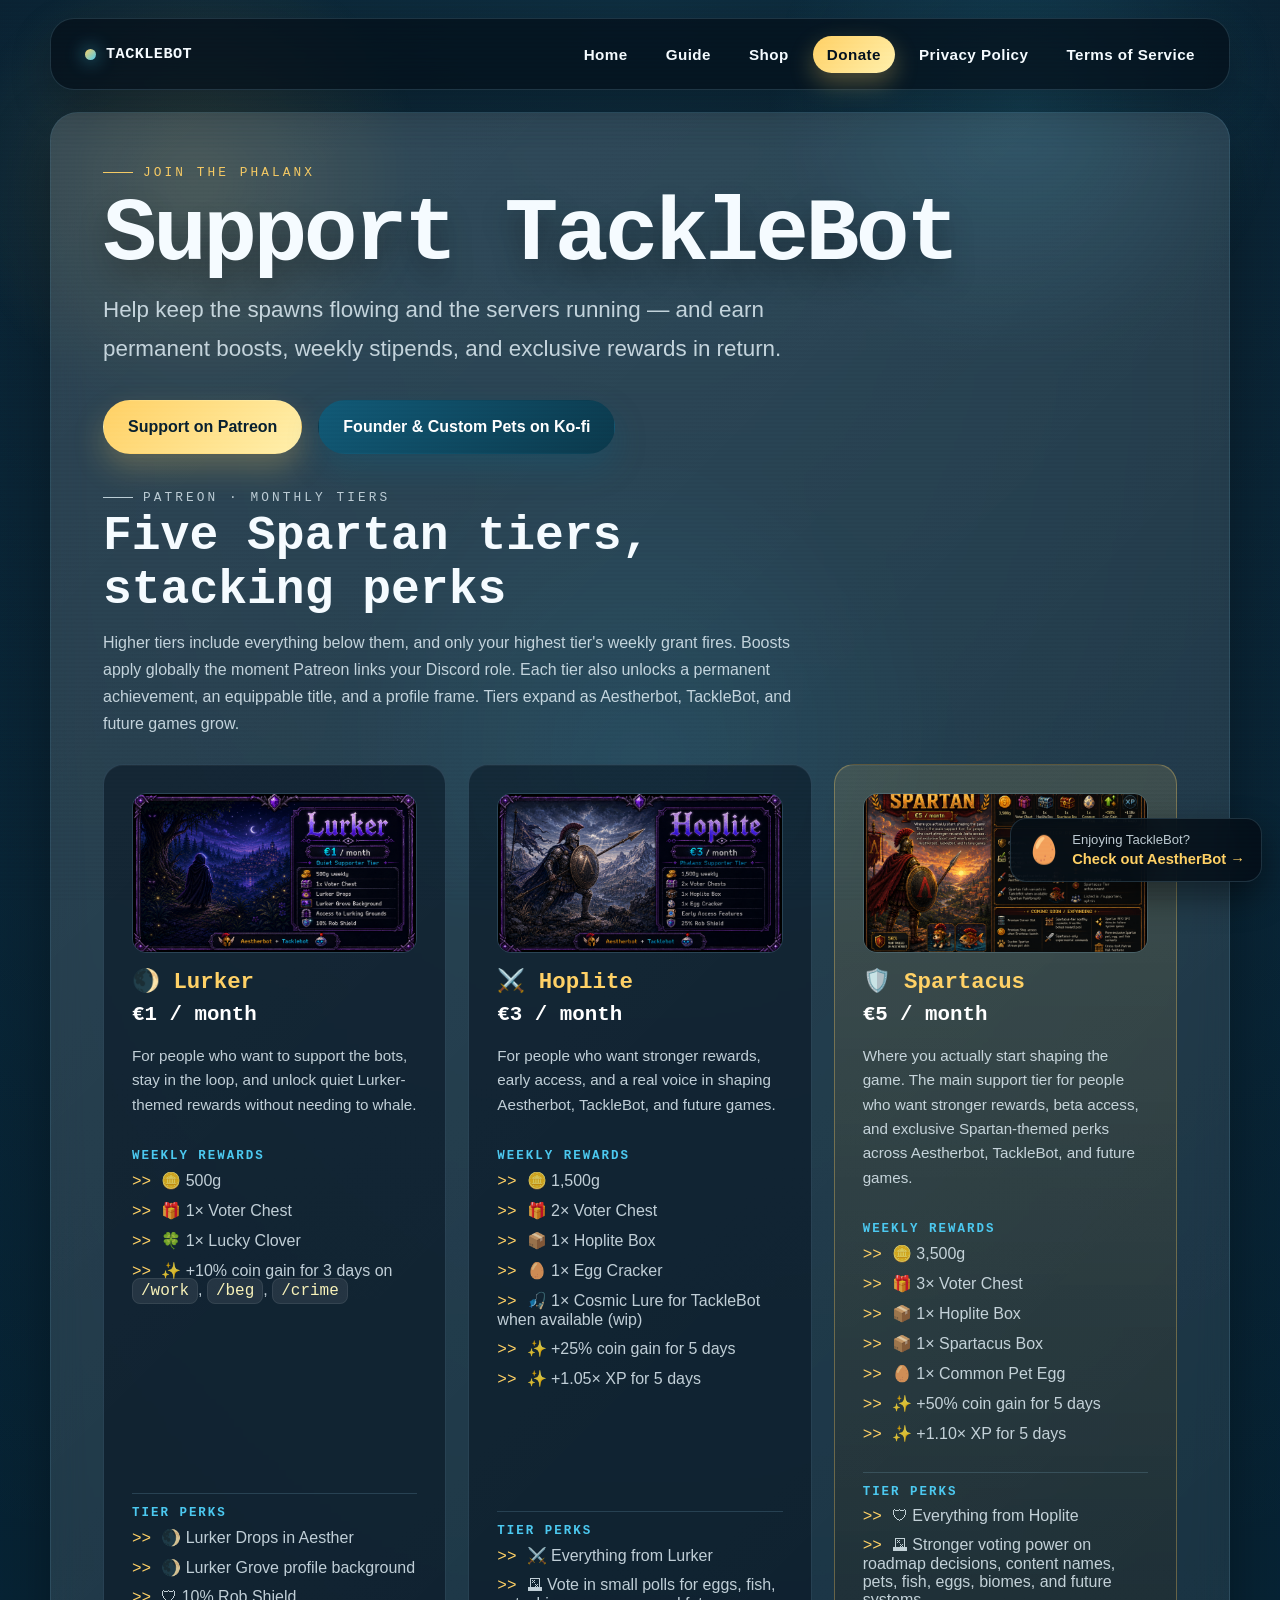
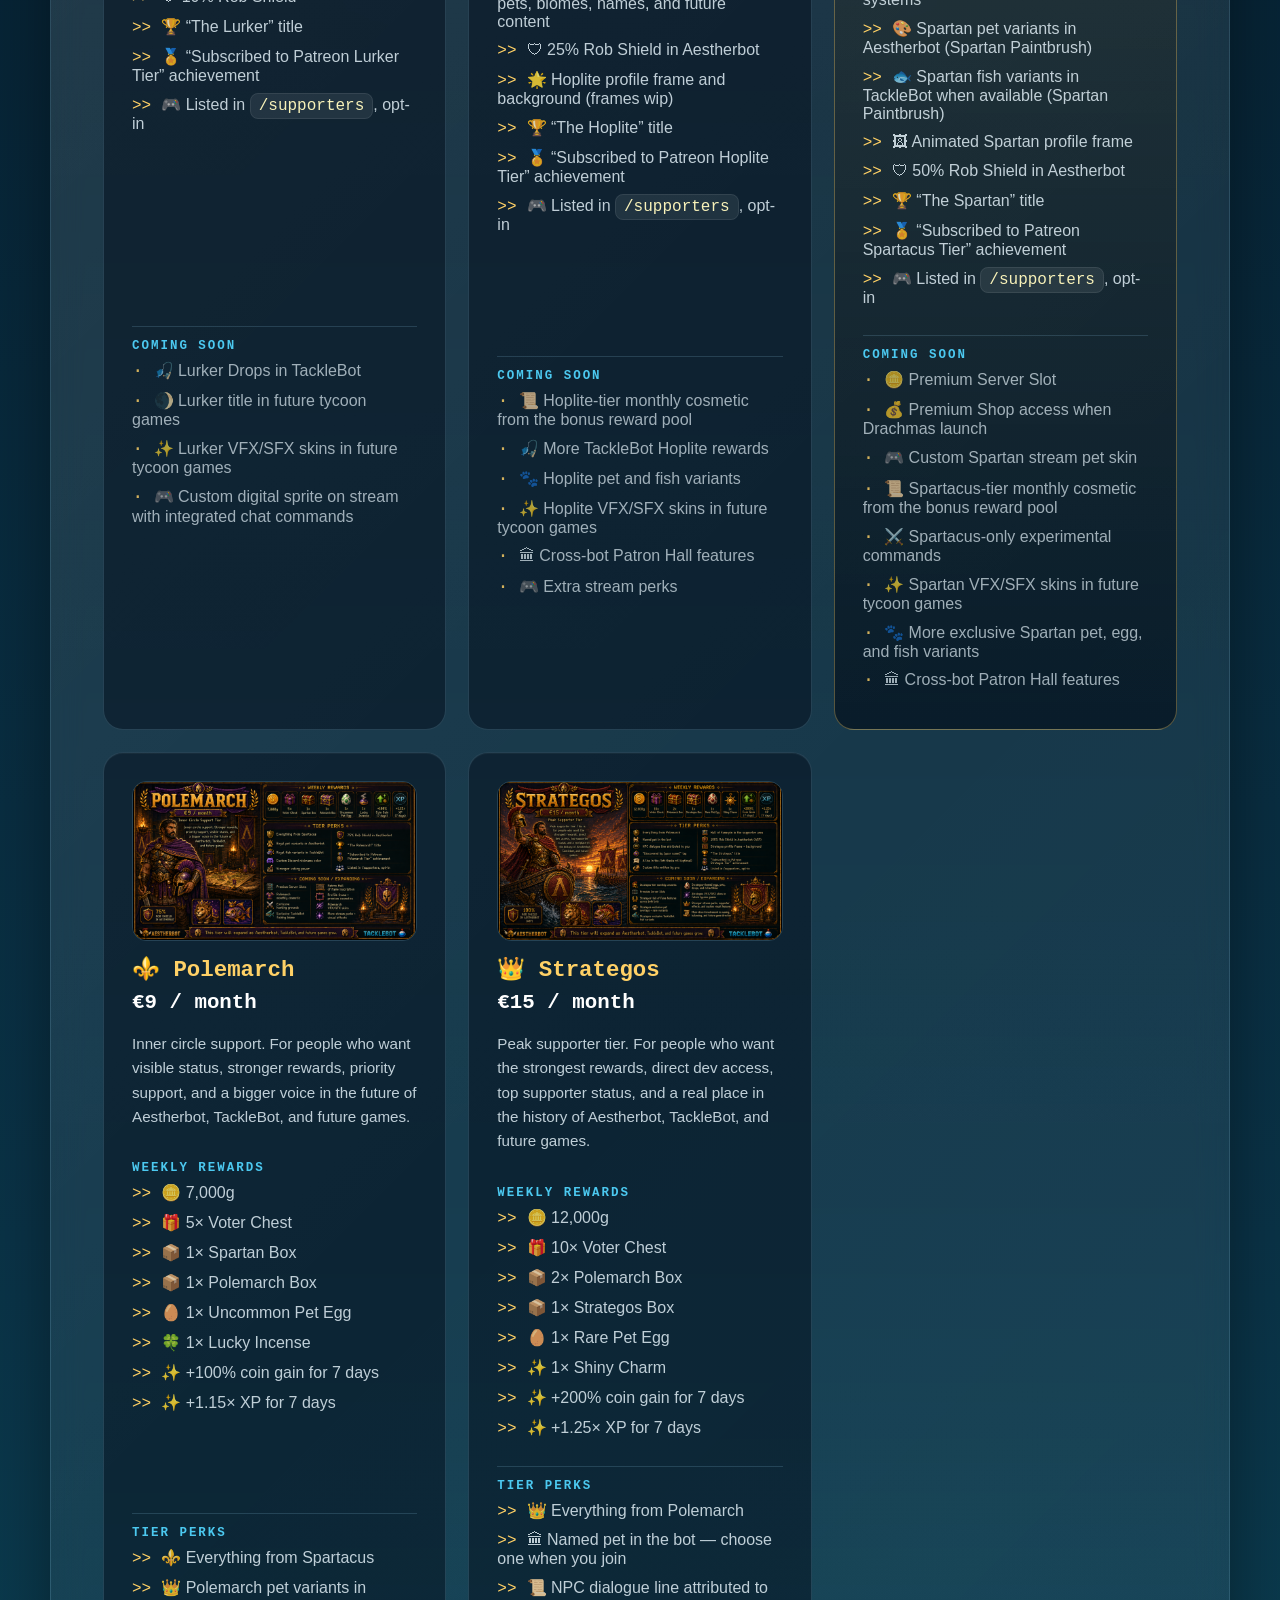
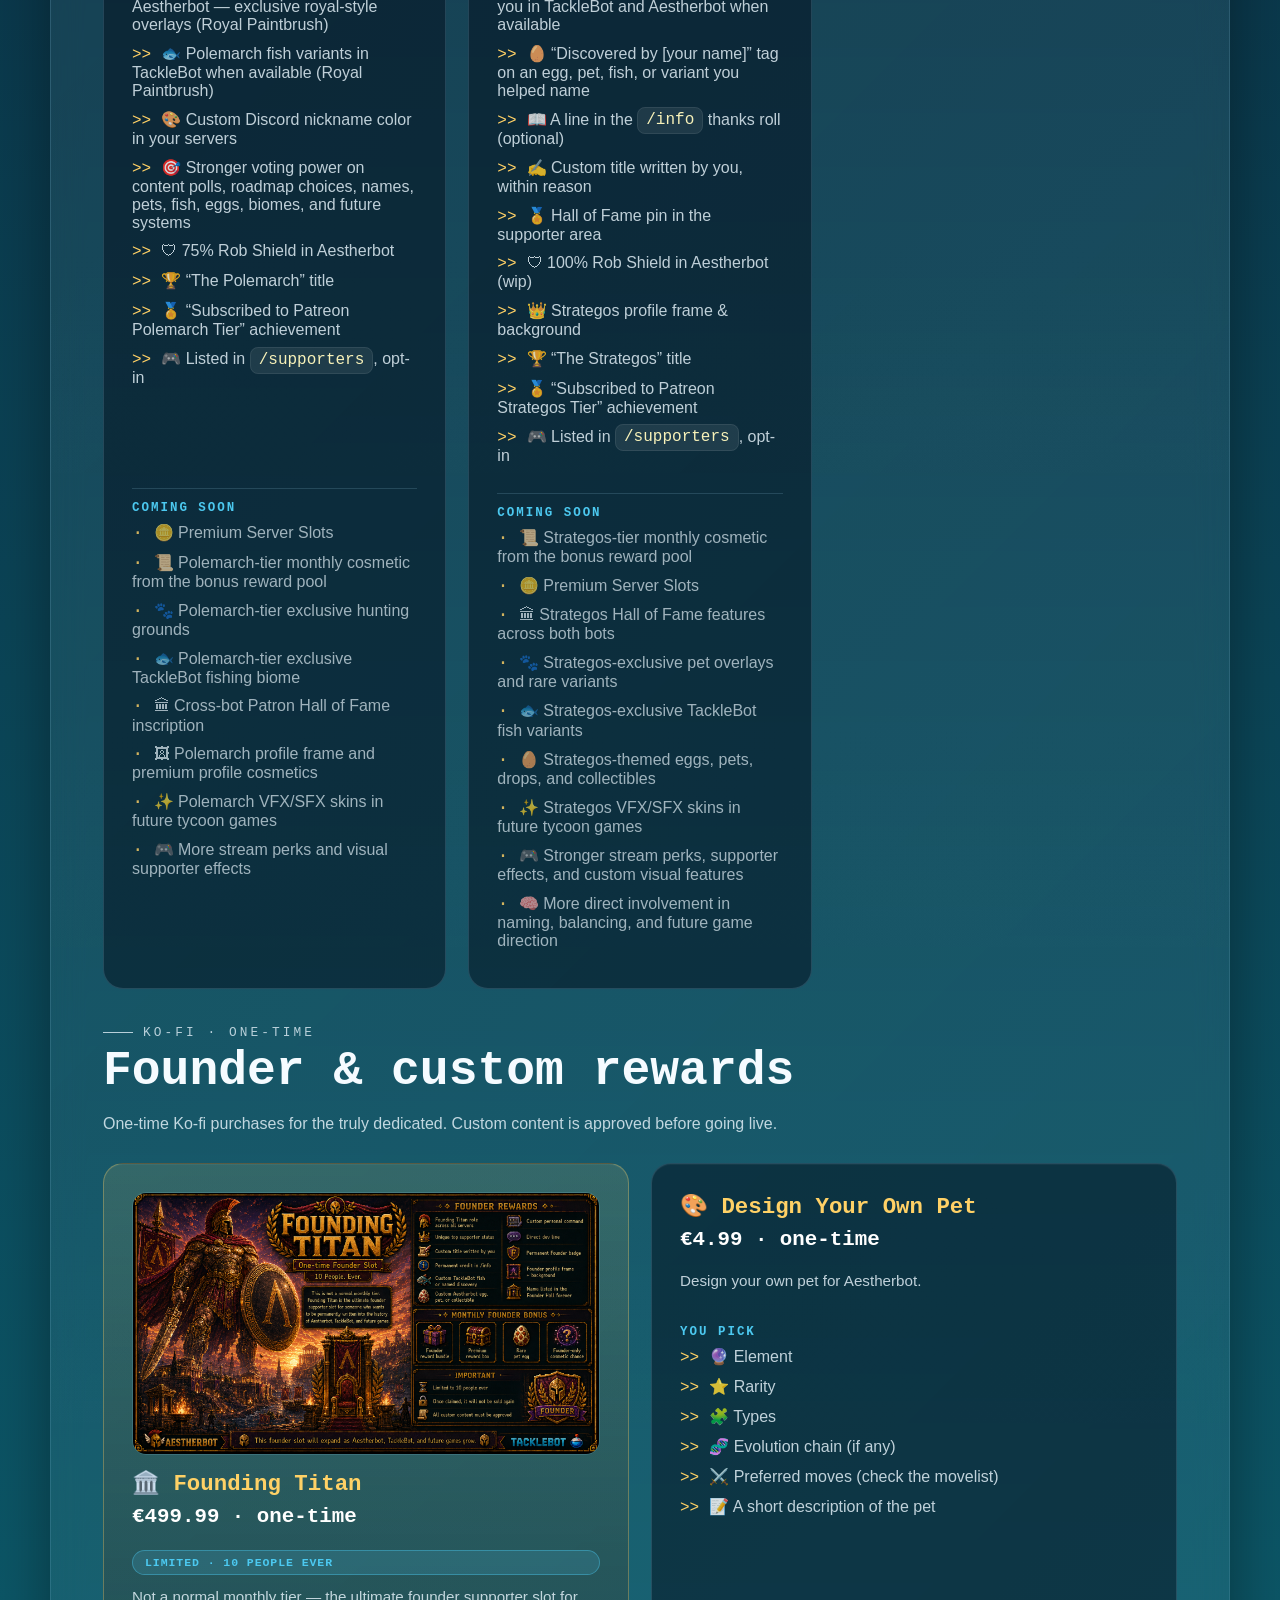
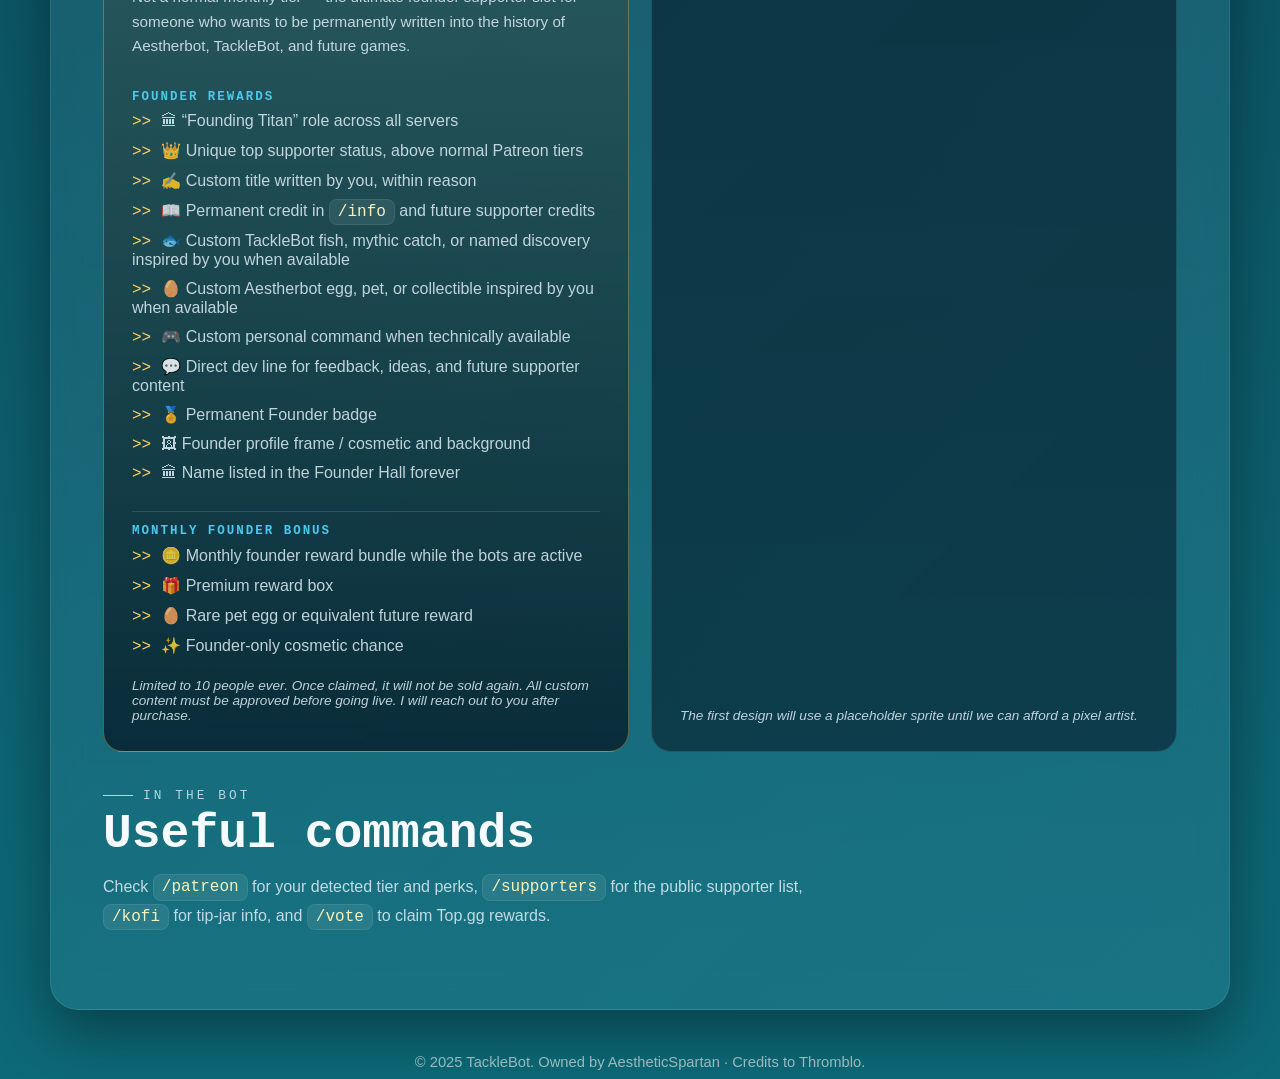
==== commit 5b67620e: "Point TackleBot site at spartanbots.github.io/TackleBot + add AestherBot cross-promo banner - Update" ====
--- a/donate.html
+++ b/donate.html
@@ -9,8 +9,8 @@
     <!-- Open Graph / Link Preview -->
     <meta property="og:title" content="Donate - TackleBot">
     <meta property="og:description" content="Back TackleBot and earn Gold &amp; XP boosts, weekly stipends, Rob Shield, exclusive variants, and profile cosmetics across five Spartan tiers — plus the Founding Titan founder slot.">
-    <meta property="og:image" content="https://dryram3n.github.io/tacklebotwebsite/fishImages/TackleBotBanner2.jpeg">
-    <meta property="og:url" content="https://dryram3n.github.io/tacklebotwebsite/donate.html">
+    <meta property="og:image" content="https://spartanbots.github.io/TackleBot/fishImages/TackleBotBanner2.jpeg">
+    <meta property="og:url" content="https://spartanbots.github.io/TackleBot/donate.html">
     <meta name="twitter:card" content="summary_large_image">
 
     <link rel="stylesheet" href="css/style.css">
@@ -321,6 +321,11 @@
         </section>
     </main>
 
+    <a class="cross-promo" href="https://spartanbots.github.io/AestherBot/" target="_blank" rel="noopener" aria-label="Check out AestherBot">
+        <span class="cross-promo-emoji">🥚</span>
+        <span class="cross-promo-text">Enjoying TackleBot?<strong>Check out AestherBot →</strong></span>
+    </a>
+
     <footer class="site-footer">
         <p>&copy; 2025 TackleBot. Owned by AestheticSpartan &middot; Credits to Thromblo.</p>
     </footer>
--- a/css/style.css
+++ b/css/style.css
@@ -1364,3 +1364,65 @@
     color: var(--muted-text);
     line-height: 1.75;
 }
+
+/* ---- Cross-promo corner banner (links to AestherBot) ---- */
+.cross-promo {
+    position: fixed;
+    right: 18px;
+    bottom: 18px;
+    z-index: 120;
+    display: flex;
+    align-items: center;
+    gap: 11px;
+    max-width: 280px;
+    padding: 12px 16px;
+    border-radius: 16px;
+    text-decoration: none;
+    background: rgba(4, 14, 24, 0.86);
+    border: 1px solid var(--glass-border);
+    box-shadow: 0 14px 34px rgba(0, 0, 0, 0.42);
+    backdrop-filter: blur(14px);
+    transition: transform 0.2s ease, border-color 0.2s ease, box-shadow 0.2s ease;
+    animation: crossPromoIn 0.5s ease 0.6s both;
+}
+
+.cross-promo:hover {
+    transform: translateY(-3px);
+    border-color: rgba(255, 209, 102, 0.45);
+    box-shadow: 0 18px 42px rgba(0, 0, 0, 0.5);
+}
+
+.cross-promo-emoji {
+    font-size: 1.7rem;
+    line-height: 1;
+    flex-shrink: 0;
+}
+
+.cross-promo-text {
+    font-size: 0.82rem;
+    line-height: 1.3;
+    color: var(--muted-text);
+}
+
+.cross-promo-text strong {
+    display: block;
+    margin-top: 2px;
+    font-size: 0.92rem;
+    color: var(--accent-color);
+}
+
+@keyframes crossPromoIn {
+    from { opacity: 0; transform: translateY(16px); }
+    to   { opacity: 1; transform: translateY(0); }
+}
+
+@media (max-width: 560px) {
+    .cross-promo { right: 10px; bottom: 10px; padding: 10px 12px; max-width: 215px; gap: 9px; }
+    .cross-promo-emoji { font-size: 1.35rem; }
+    .cross-promo-text { font-size: 0.76rem; }
+    .cross-promo-text strong { font-size: 0.84rem; }
+}
+
+@media (prefers-reduced-motion: reduce) {
+    .cross-promo { animation: none; }
+}
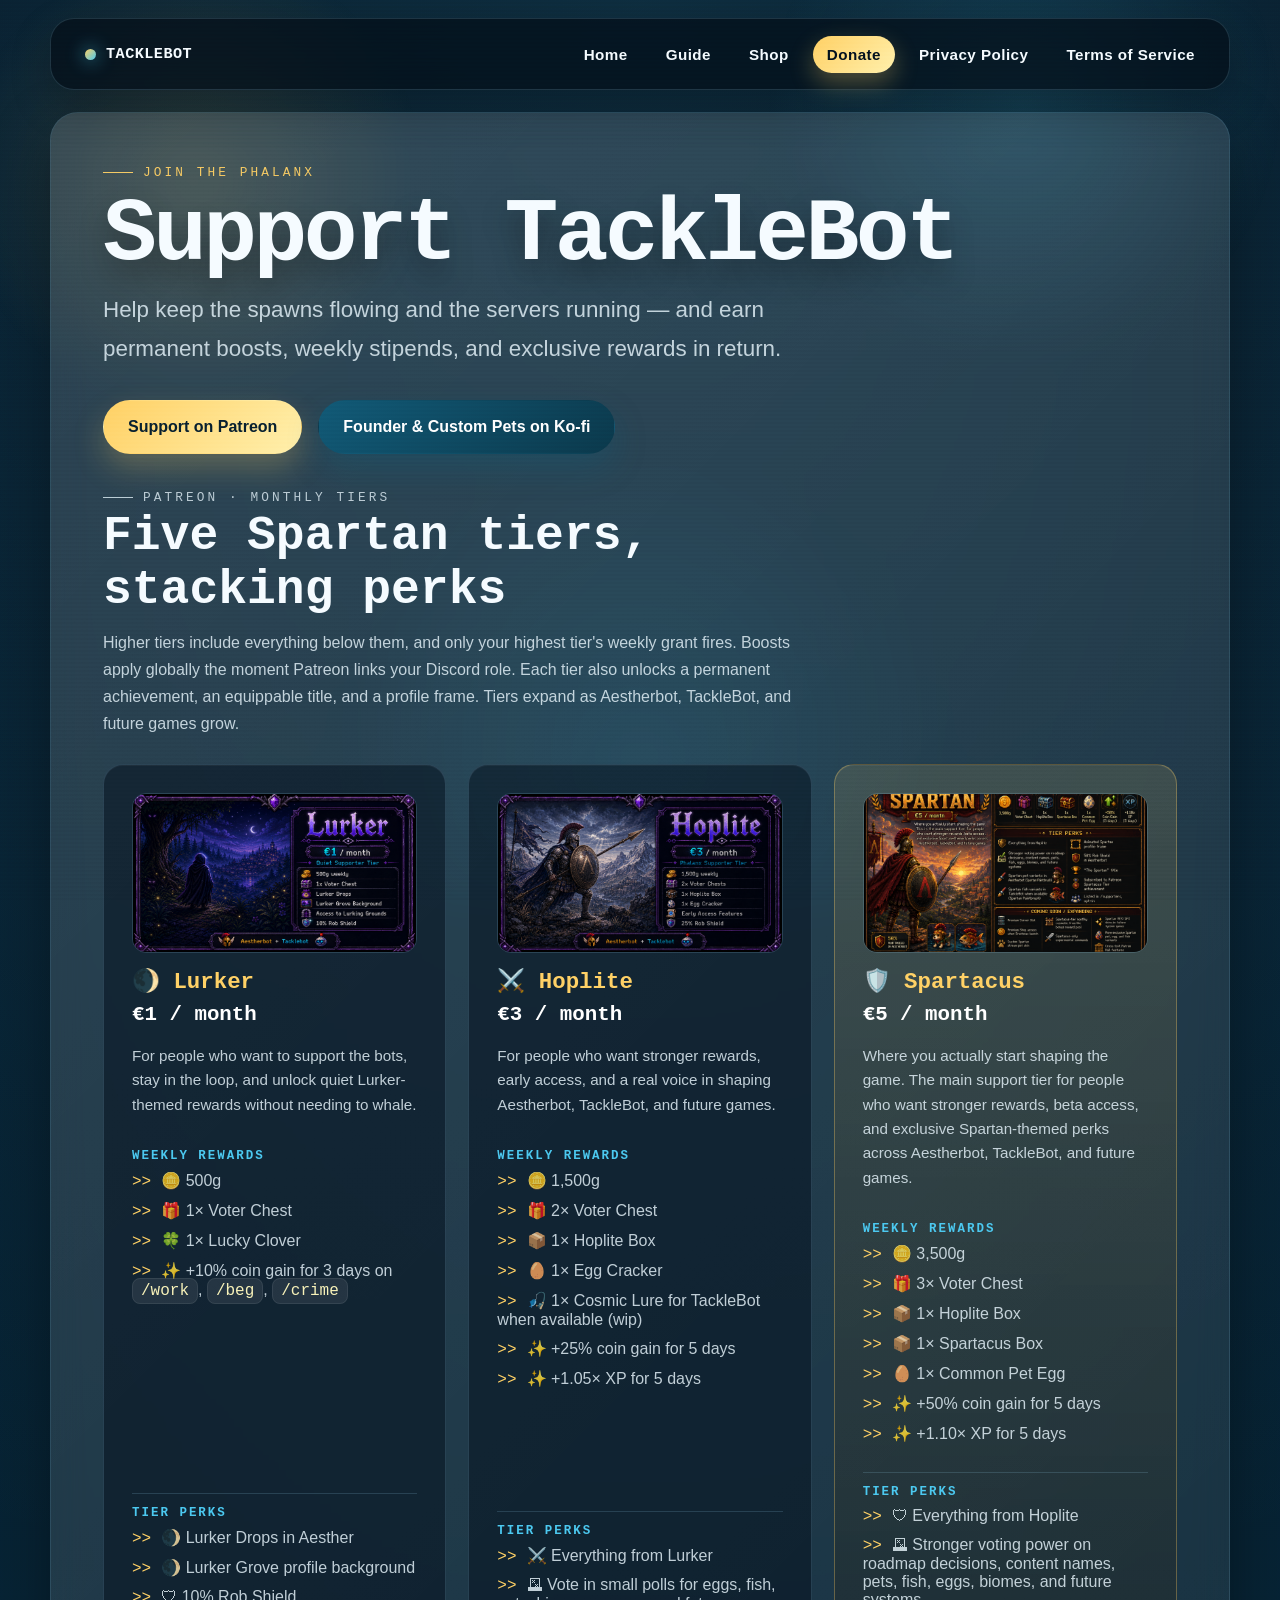
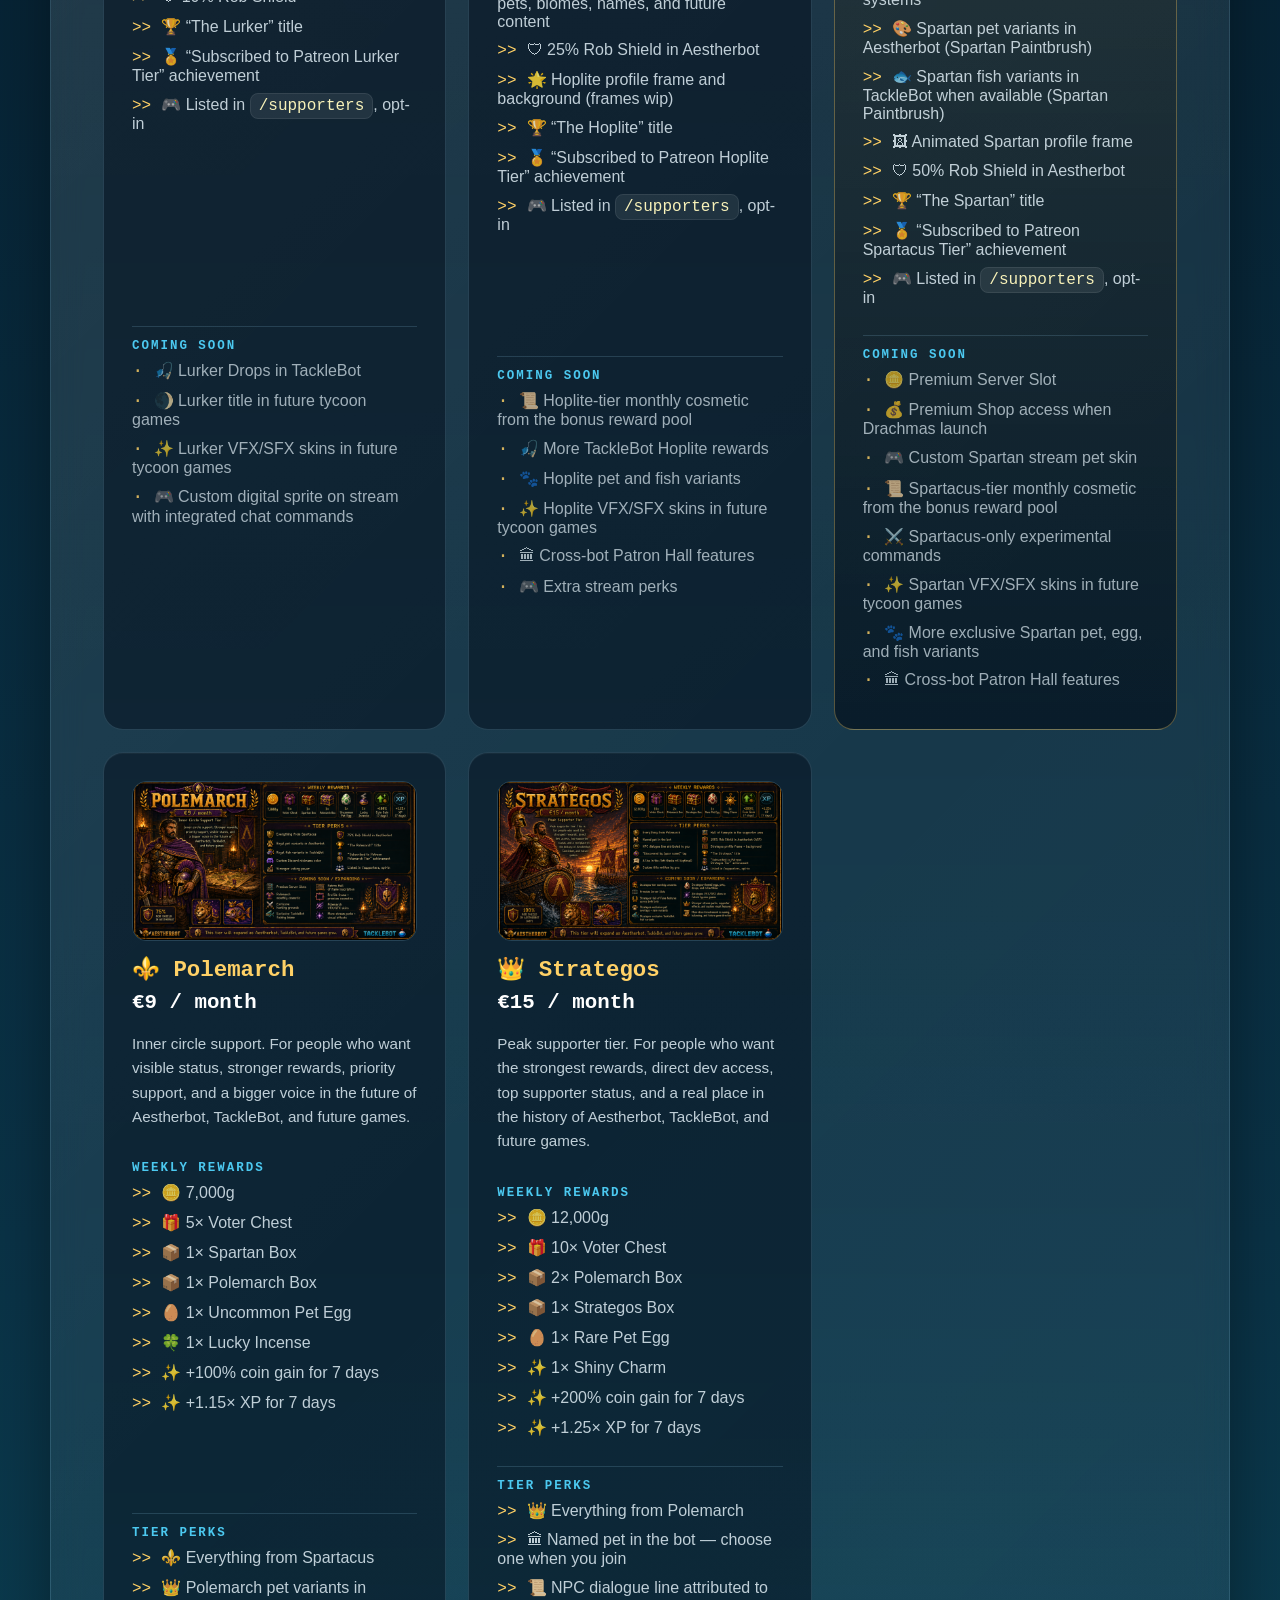
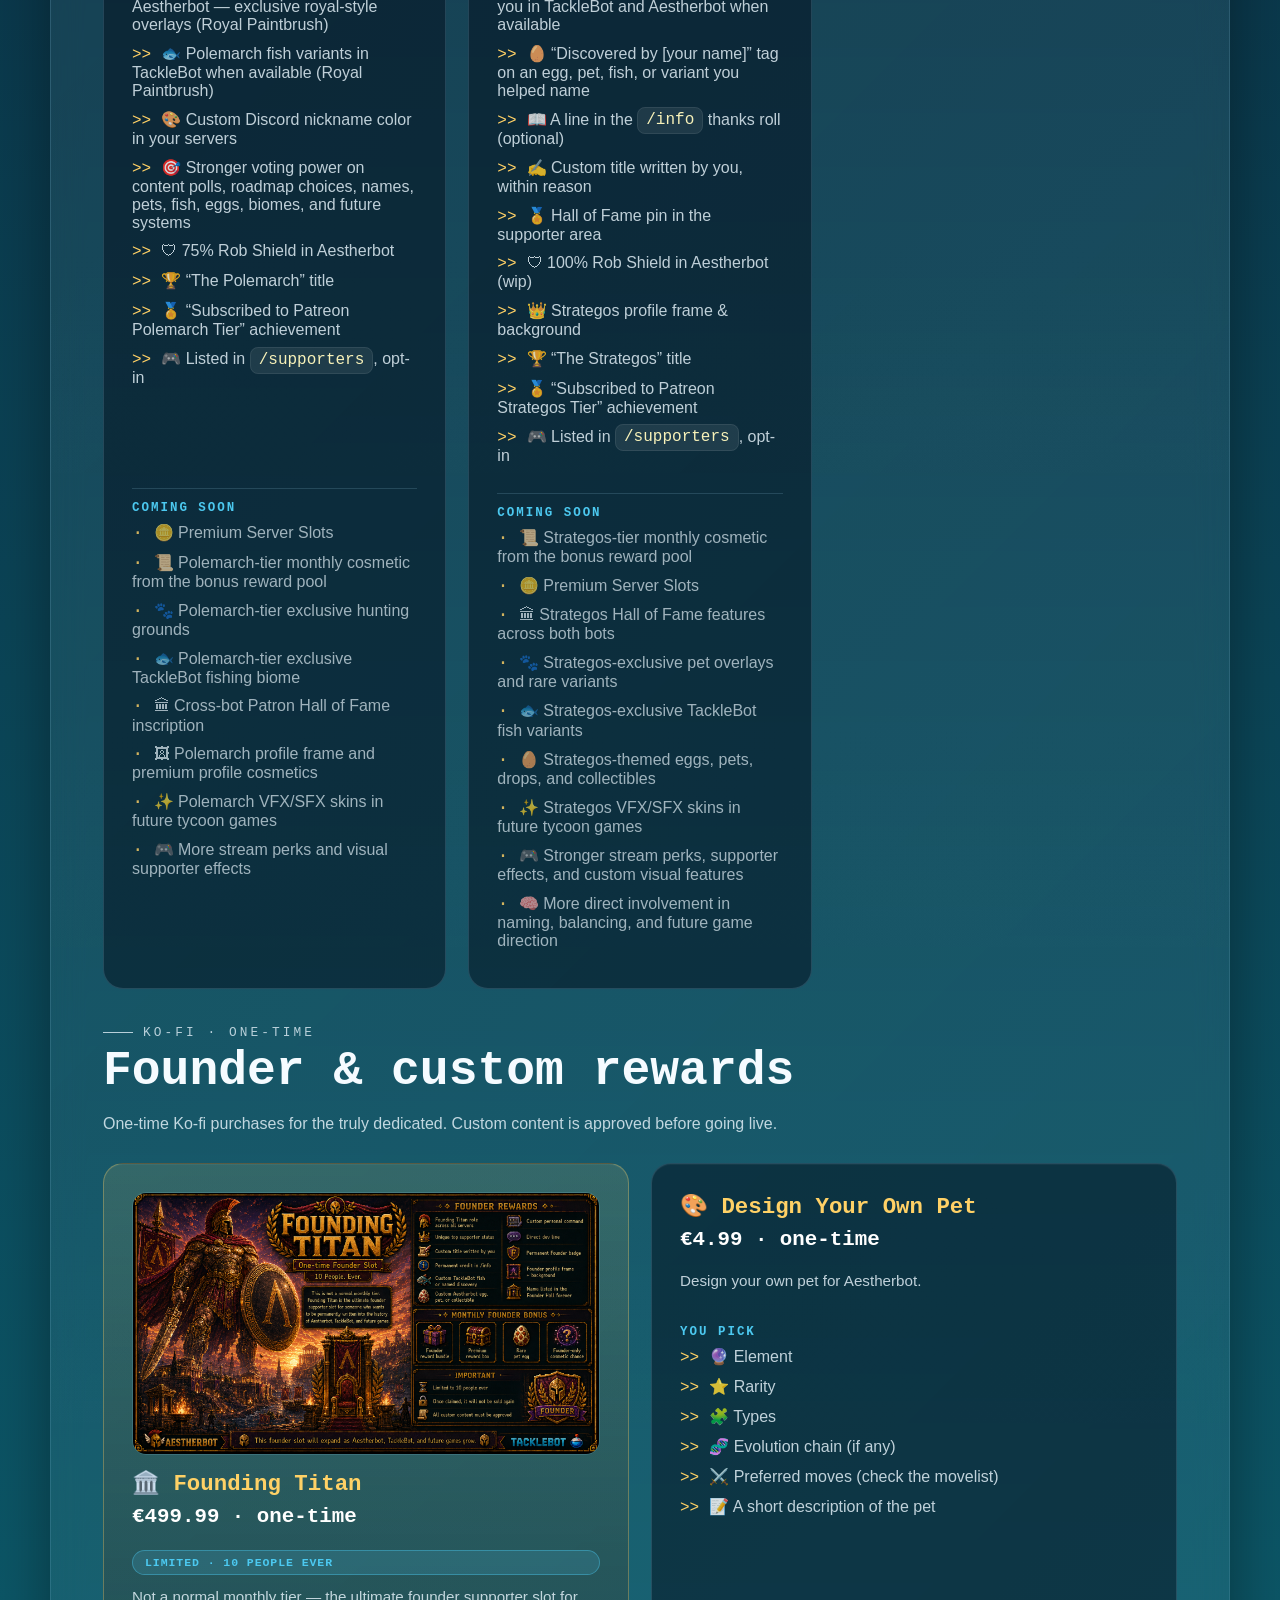
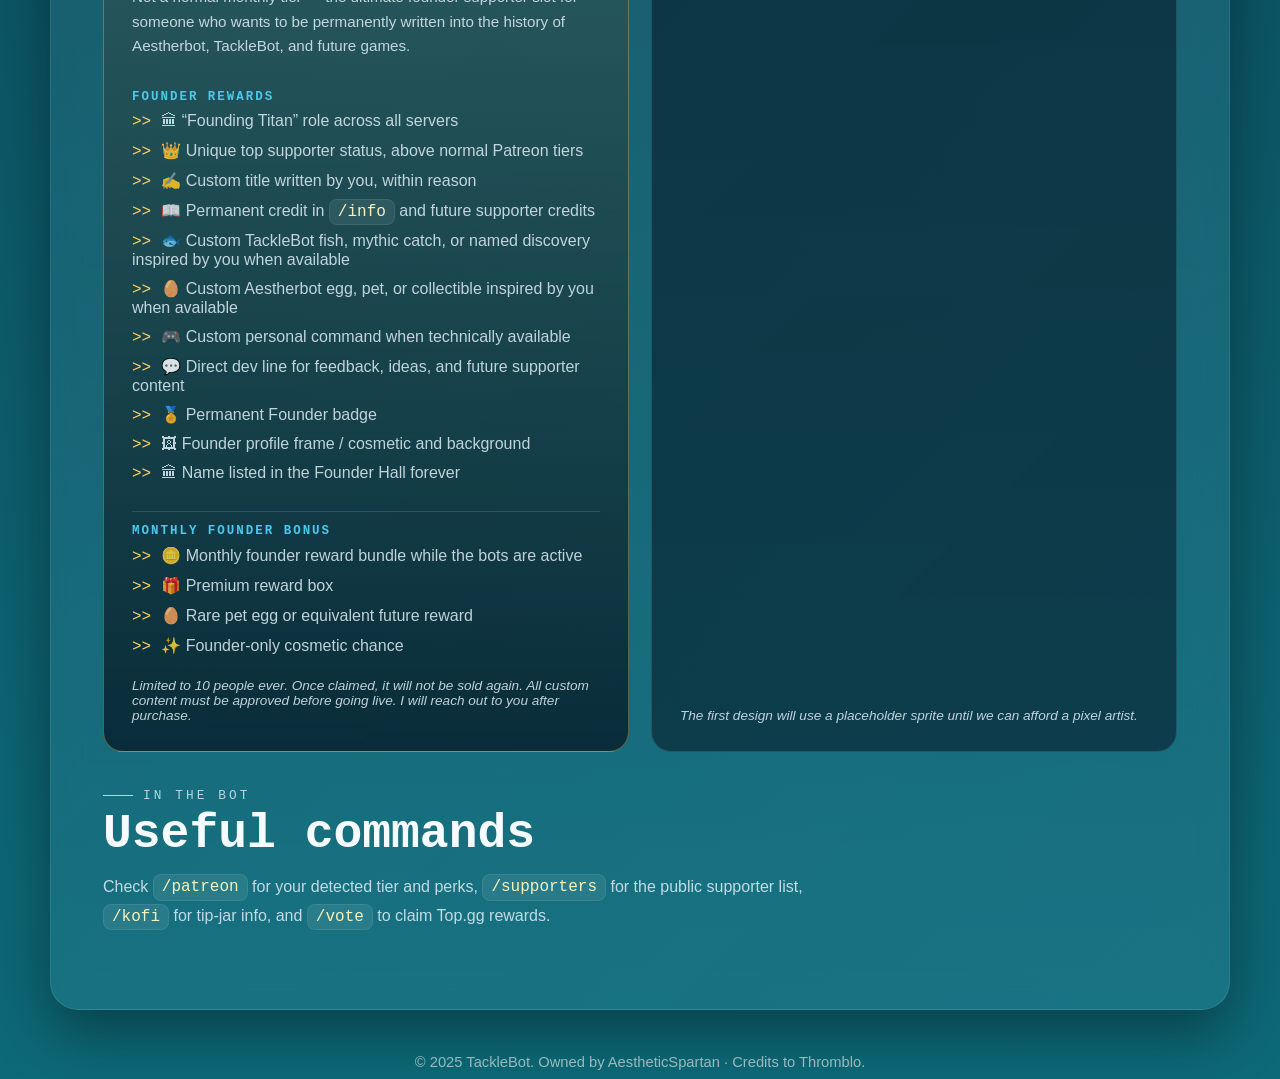
==== commit 04053ec5: "Make AestherBot cross-promo a top-left diagonal corner ribbon (hidden <1280px); bump cache to v=2" ====
--- a/donate.html
+++ b/donate.html
@@ -13,7 +13,7 @@
     <meta property="og:url" content="https://spartanbots.github.io/TackleBot/donate.html">
     <meta name="twitter:card" content="summary_large_image">
 
-    <link rel="stylesheet" href="css/style.css">
+    <link rel="stylesheet" href="css/style.css?v=2">
     <link rel="icon" href="fishImages/Bass.png" type="image/png">
 </head>
 <body class="page page-donate">
@@ -321,14 +321,11 @@
         </section>
     </main>
 
-    <a class="cross-promo" href="https://spartanbots.github.io/AestherBot/" target="_blank" rel="noopener" aria-label="Check out AestherBot">
-        <span class="cross-promo-emoji">🥚</span>
-        <span class="cross-promo-text">Enjoying TackleBot?<strong>Check out AestherBot →</strong></span>
-    </a>
+    <a class="corner-ribbon" href="https://spartanbots.github.io/AestherBot/" target="_blank" rel="noopener" aria-label="Enjoying TackleBot? Try AestherBot">Enjoy TackleBot? Try AestherBot 🥚</a>
 
     <footer class="site-footer">
         <p>&copy; 2025 TackleBot. Owned by AestheticSpartan &middot; Credits to Thromblo.</p>
     </footer>
-    <script src="js/script.js"></script>
+    <script src="js/script.js?v=2"></script>
 </body>
 </html>
--- a/css/style.css
+++ b/css/style.css
@@ -1365,64 +1365,26 @@
     line-height: 1.75;
 }
 
-/* ---- Cross-promo corner banner (links to AestherBot) ---- */
-.cross-promo {
+/* ---- Cross-promo corner ribbon (top-left, links to AestherBot) ---- */
+.corner-ribbon {
     position: fixed;
-    right: 18px;
-    bottom: 18px;
-    z-index: 120;
-    display: flex;
-    align-items: center;
-    gap: 11px;
-    max-width: 280px;
-    padding: 12px 16px;
-    border-radius: 16px;
+    top: 36px;
+    left: -62px;
+    width: 260px;
+    transform: rotate(-45deg);
+    z-index: 200;
+    text-align: center;
+    padding: 8px 0;
+    font-family: 'GlitchFont', monospace;
+    font-size: 0.72rem;
+    font-weight: 700;
+    letter-spacing: 0.03em;
     text-decoration: none;
-    background: rgba(4, 14, 24, 0.86);
-    border: 1px solid var(--glass-border);
-    box-shadow: 0 14px 34px rgba(0, 0, 0, 0.42);
-    backdrop-filter: blur(14px);
-    transition: transform 0.2s ease, border-color 0.2s ease, box-shadow 0.2s ease;
-    animation: crossPromoIn 0.5s ease 0.6s both;
-}
-
-.cross-promo:hover {
-    transform: translateY(-3px);
-    border-color: rgba(255, 209, 102, 0.45);
-    box-shadow: 0 18px 42px rgba(0, 0, 0, 0.5);
-}
-
-.cross-promo-emoji {
-    font-size: 1.7rem;
-    line-height: 1;
-    flex-shrink: 0;
-}
-
-.cross-promo-text {
-    font-size: 0.82rem;
-    line-height: 1.3;
-    color: var(--muted-text);
-}
-
-.cross-promo-text strong {
-    display: block;
-    margin-top: 2px;
-    font-size: 0.92rem;
-    color: var(--accent-color);
-}
-
-@keyframes crossPromoIn {
-    from { opacity: 0; transform: translateY(16px); }
-    to   { opacity: 1; transform: translateY(0); }
-}
-
-@media (max-width: 560px) {
-    .cross-promo { right: 10px; bottom: 10px; padding: 10px 12px; max-width: 215px; gap: 9px; }
-    .cross-promo-emoji { font-size: 1.35rem; }
-    .cross-promo-text { font-size: 0.76rem; }
-    .cross-promo-text strong { font-size: 0.84rem; }
-}
-
-@media (prefers-reduced-motion: reduce) {
-    .cross-promo { animation: none; }
-}
+    color: #072030;
+    background: linear-gradient(135deg, var(--accent-color), var(--accent-strong));
+    box-shadow: 0 6px 18px rgba(0, 0, 0, 0.45);
+    transition: filter 0.2s ease;
+}
+.corner-ribbon:hover { filter: brightness(1.08); }
+.corner-ribbon:focus-visible { outline: 3px solid #fff; outline-offset: 2px; }
+@media (max-width: 1280px) { .corner-ribbon { display: none; } }
